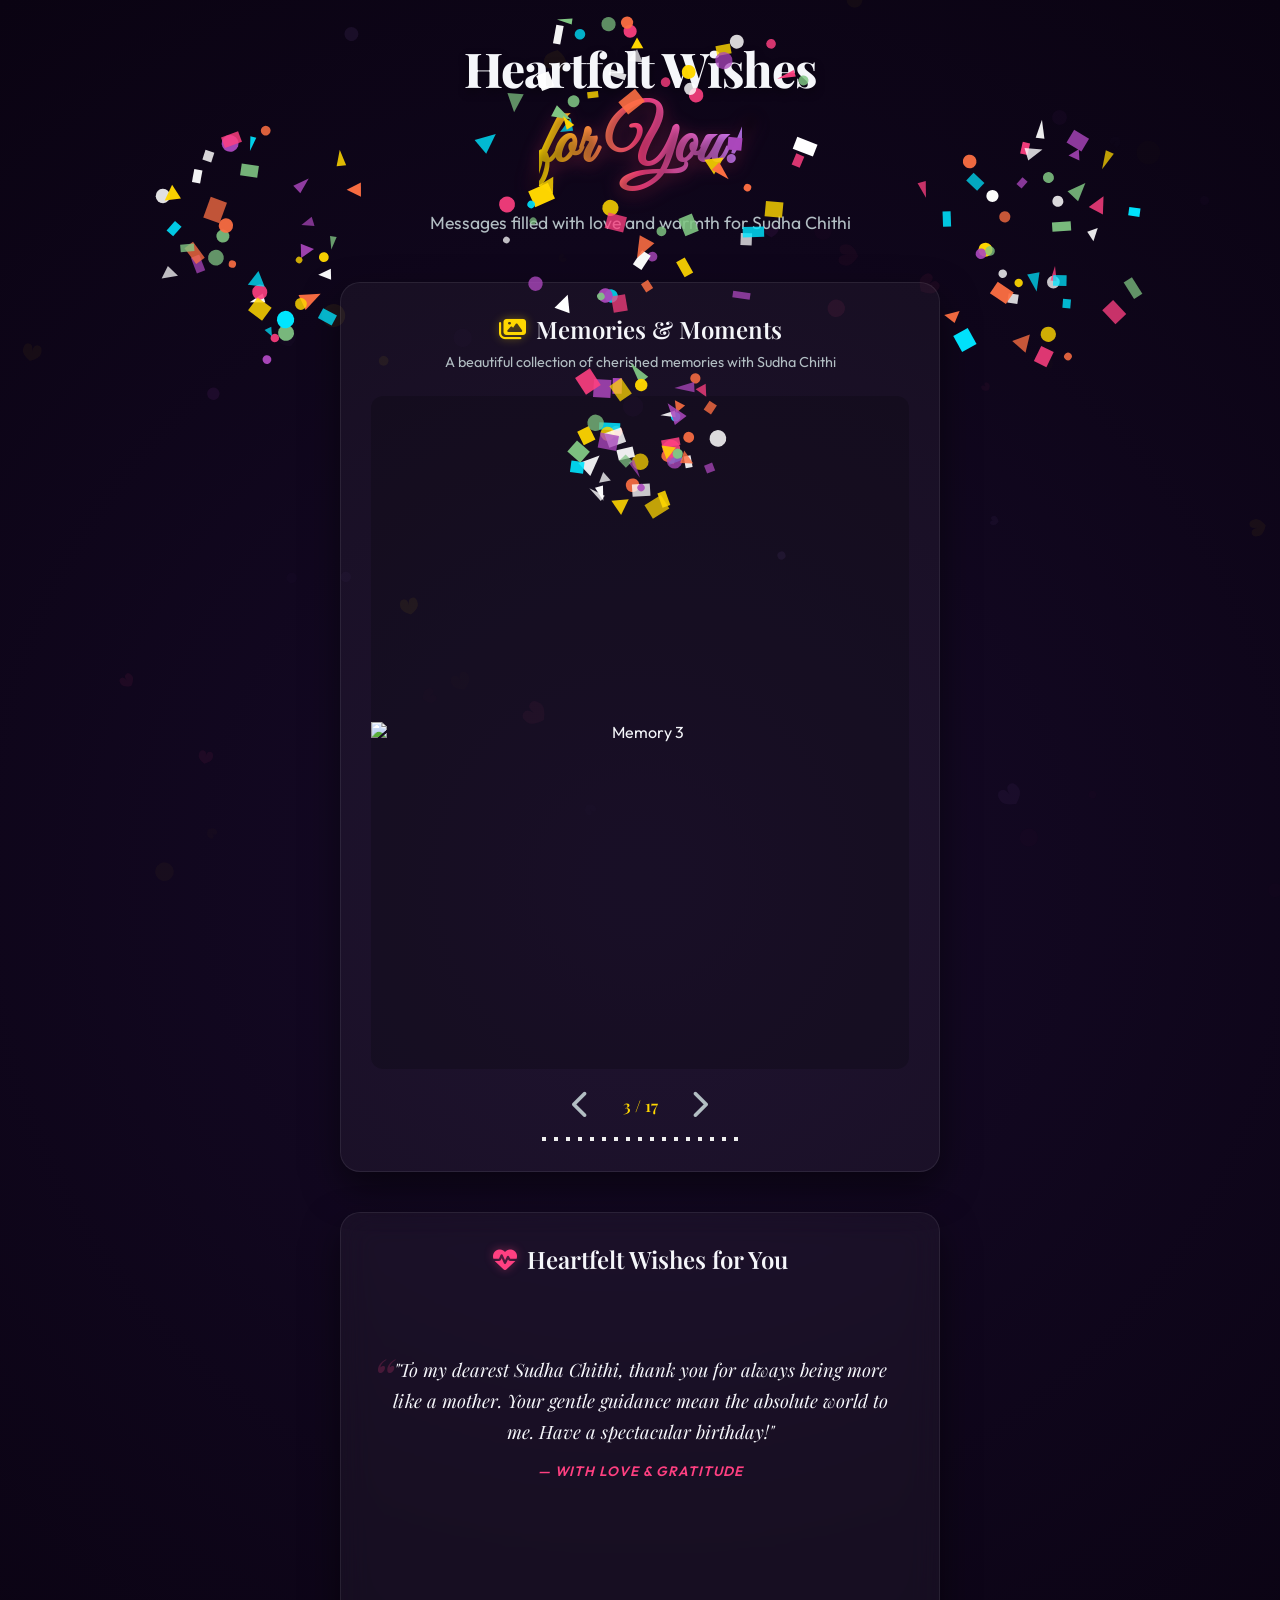
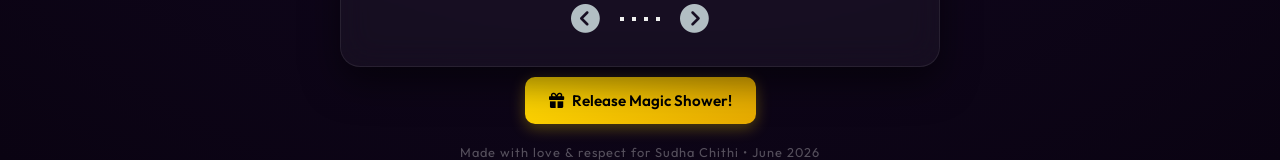
==== wishes.html @ 86fb4c39 "Add files via upload" ====
<!DOCTYPE html>
<html lang="en">

<head>
  <meta charset="UTF-8">
  <meta name="viewport" content="width=device-width, initial-scale=1.0">
  <title>Heartfelt Wishes - Happy Birthday, Sudha Chithi!</title>
  <!-- Google Fonts -->
  <link rel="preconnect" href="https://fonts.googleapis.com">
  <link rel="preconnect" href="https://fonts.gstatic.com" crossorigin>
  <link
    href="https://fonts.googleapis.com/css2?family=Outfit:wght@300;400;600;800&family=Playfair+Display:ital,wght@0,600;0,800;1,500&family=Great+Vibes&display=swap"
    rel="stylesheet">
  <!-- FontAwesome Icons -->
  <link rel="stylesheet" href="https://cdnjs.cloudflare.com/ajax/libs/font-awesome/6.4.0/css/all.min.css">
  <!-- Custom Styling -->
  <link rel="stylesheet" href="style.css">
</head>

<body>

  <!-- Floating Particles Canvas Background -->
  <canvas id="bg-canvas"></canvas>

  <!-- Main Celebration Dashboard -->
  <div class="main-celebration" id="main-celebration">

    <!-- Hero Header -->
    <header class="celebration-header">
      <h1 class="sparkle-text">Heartfelt Wishes <br><span class="highlight-name">for You!</span></h1>
      <p class="celebration-subtitle">Messages filled with love and warmth for Sudha Chithi</p>
    </header>

    <!-- Right Column: Photo Carousel Gallery -->
    <section id="photos-section" class="grid-card photos-card glassmorphism">
      <h2 class="card-title"><i class="fa-solid fa-images icon-gold"></i> Memories & Moments</h2>
      <p class="card-desc">A beautiful collection of cherished memories with Sudha Chithi</p>

      <div class="carousel-container" id="photos-carousel">
        <div class="carousel-track-wrapper">
          <div class="carousel-track">
            <div class="carousel-slide"><img src=".jpg/sudha_hero.jpeg" alt="Memory 1"></div>
            <div class="carousel-slide"><img src=".jpg/sudha_hero (1).jpeg" alt="Memory 2"></div>
            <div class="carousel-slide"><img src=".jpg/sudha_hero (2).jpeg" alt="Memory 3"></div>
            <div class="carousel-slide"><img src=".jpg/sudha_hero (3).jpeg" alt="Memory 4"></div>
            <div class="carousel-slide"><img src=".jpg/sudha_hero (4).jpeg" alt="Memory 5"></div>
            <div class="carousel-slide"><img src=".jpg/sudha_hero (5).jpeg" alt="Memory 6"></div>
            <div class="carousel-slide"><img src=".jpg/sudha_hero (6).jpeg" alt="Memory 7"></div>
            <div class="carousel-slide"><img src=".jpg/sudha_hero (7).jpeg" alt="Memory 8"></div>
            <div class="carousel-slide"><img src=".jpg/sudha_hero (8).jpeg" alt="Memory 9"></div>
            <div class="carousel-slide"><img src=".jpg/sudha_hero (9).jpeg" alt="Memory 10"></div>
            <div class="carousel-slide"><img src=".jpg/sudha_hero (10).jpeg" alt="Memory 11"></div>
            <div class="carousel-slide"><img src=".jpg/sudha_hero (11).jpeg" alt="Memory 12"></div>
            <div class="carousel-slide"><img src=".jpg/sudha_hero (12).jpeg" alt="Memory 13"></div>
            <div class="carousel-slide"><img src=".jpg/sudha_hero (13).jpeg" alt="Memory 14"></div>
            <div class="carousel-slide"><img src=".jpg/sudha_hero (14).jpeg" alt="Memory 15"></div>
            <div class="carousel-slide"><img src=".jpg/sudha_hero (15).jpeg" alt="Memory 16"></div>
            <div class="carousel-slide"><img src=".jpg/sudha_hero (16).jpeg" alt="Memory 17"></div>
          </div>
        </div>

        <div class="carousel-controls">
          <button class="carousel-btn prev-btn" aria-label="Previous photo">
            <i class="fa-solid fa-chevron-left"></i>
          </button>
          <div class="carousel-counter"></div>
          <button class="carousel-btn next-btn" aria-label="Next photo">
            <i class="fa-solid fa-chevron-right"></i>
          </button>
        </div>

        <div class="carousel-indicators"></div>
      </div>
    </section>



  </div>

  <!-- Celebration Grid Layout -->
  <div class="celebration-grid" style="grid-template-columns: 1fr;">

    <!-- Carousel of Heartfelt Wishes -->
    <section id="wishes-section" class="grid-card wishes-card glassmorphism">
      <h2 class="card-title"><i class="fa-solid fa-heart-pulse icon-pink"></i> Heartfelt Wishes for You</h2>

      <div class="carousel-container" id="wishes-carousel">
        <div class="carousel-track-wrapper">
          <div class="carousel-track">
            <!-- Wish 1 -->
            <div class="carousel-slide">
              <blockquote class="wish-quote">
                "To my dearest Sudha Chithi, thank you for always being more like a mother.
                Your gentle guidance mean the absolute world to me. Have a spectacular birthday!"
              </blockquote>
              <cite class="wish-author">— With love & gratitude</cite>
            </div>
            <!-- Wish 2 -->
            <div class="carousel-slide">
              <blockquote class="wish-quote">
                "Happy Birthday to the aunt who has the biggest heart and the most radiant smile! May God bless you
                with abundant health, endless happiness, and peace in the years ahead, Sudha Chithi."
              </blockquote>
              <cite class="wish-author">— Wishing you the very best</cite>
            </div>
            <!-- Wish 3 -->
            <div class="carousel-slide">
              <blockquote class="wish-quote">
                "Sudha Chithi, you fill our family gatherings with joy, laughter, and your amazing energy. You make
                every ordinary day special just by being in it. Wishing you a day filled with surprise and joy!"
              </blockquote>
              <cite class="wish-author">— From all the children</cite>
            </div>
            <!-- Wish 4 -->
            <div class="carousel-slide">
              <blockquote class="wish-quote">
                "May this new milestone bring you the sweetest moments and unlock new chapters of laughter and
                blessings. You deserve all the beauty and kindness you give to everyone around you, Chithi!"
              </blockquote>
              <cite class="wish-author">— Always in our hearts</cite>
            </div>
          </div>
        </div>

        <!-- Carousel Navigation Controls -->
        <div class="carousel-controls">
          <button class="carousel-btn prev-btn" aria-label="Previous Wish">
            <i class="fa-solid fa-circle-chevron-left"></i>
          </button>
          <div class="carousel-indicators"></div>
          <button class="carousel-btn next-btn" aria-label="Next Wish">
            <i class="fa-solid fa-circle-chevron-right"></i>
          </button>
        </div>
      </div>
    </section>

  </div>



  <!-- Visual surprises & Interactive button -->
  <div class="extra-surprises">
    <button id="party-popper-btn" class="action-btn popper-btn">
      <i class="fa-solid fa-gift"></i> Release Magic Shower!
    </button>
  </div>

  <footer class="celebration-footer">
    <p>Made with love & respect for Sudha Chithi • June 2026</p>
  </footer>

  </div>

  <!-- Confetti Canvas Overlay -->
  <canvas id="confetti-canvas"></canvas>

  <script src="wishes.js"></script>
</body>

</html>
---- style.css ----
/* CSS Design System & Theme Settings */
:root {
  --font-heading: 'Playfair Display', serif;
  --font-body: 'Outfit', sans-serif;
  --font-fancy: 'Great Vibes', cursive;

  /* Color Palette: Warm Rose Gold, Rich Magenta, Deep Royal Violet */
  --bg-primary: #0a0312;
  --bg-secondary: #160a28;
  --color-gold: #ffd700;
  --color-gold-glow: rgba(255, 215, 0, 0.4);
  --color-rose: #ff4081;
  --color-rose-glow: rgba(255, 64, 129, 0.4);
  --color-violet: #8e24aa;
  --text-primary: #f5f6fa;
  --text-secondary: #b2bec3;

  --glass-bg: rgba(255, 255, 255, 0.04);
  --glass-border: rgba(255, 255, 255, 0.08);
  --glass-shadow: 0 16px 36px rgba(0, 0, 0, 0.5);

  --transition-smooth: all 0.4s cubic-bezier(0.25, 0.8, 0.25, 1);
  --transition-fast: all 0.2s ease-in-out;
}

/* Reset & Basics */
* {
  box-sizing: border-box;
  margin: 0;
  padding: 0;
}

body {
  font-family: var(--font-body);
  background: radial-gradient(circle at 50% 50%, var(--bg-secondary) 0%, var(--bg-primary) 100%);
  color: var(--text-primary);
  min-height: 100vh;
  overflow-x: hidden;
  position: relative;
  display: flex;
  flex-direction: column;
  justify-content: center;
  align-items: center;
}

/* Background Canvas Particles */
#bg-canvas {
  position: fixed;
  top: 0;
  left: 0;
  width: 100%;
  height: 100%;
  z-index: 0;
  pointer-events: none;
}

/* Music Control Button */
.floating-btn {
  position: fixed;
  top: 25px;
  right: 25px;
  z-index: 100;
  width: 50px;
  height: 50px;
  border-radius: 50%;
  background: var(--glass-bg);
  border: 1px solid var(--glass-border);
  backdrop-filter: blur(10px);
  color: var(--color-gold);
  font-size: 1.2rem;
  cursor: pointer;
  display: flex;
  align-items: center;
  justify-content: center;
  box-shadow: 0 4px 15px rgba(0, 0, 0, 0.3);
  transition: var(--transition-smooth);
}

.floating-btn:hover {
  transform: scale(1.1);
  background: rgba(255, 255, 255, 0.1);
  box-shadow: 0 6px 20px rgba(255, 215, 0, 0.3);
}

.music-waves {
  display: none;
  /* Enabled via JS when music starts */
  align-items: flex-end;
  justify-content: space-between;
  width: 16px;
  height: 12px;
  margin-left: 6px;
}

.music-waves span {
  width: 3px;
  height: 100%;
  background-color: var(--color-gold);
  border-radius: 3px;
  animation: bounceWaves 0.8s ease infinite alternate;
}

.music-waves span:nth-child(2) {
  animation-delay: 0.2s;
}

.music-waves span:nth-child(3) {
  animation-delay: 0.4s;
}

@keyframes bounceWaves {
  0% {
    height: 2px;
  }

  100% {
    height: 100%;
  }
}

.floating-btn.active .music-waves {
  display: inline-flex;
}

.floating-btn.active i {
  display: none;
}

/* Container & Step Management */
.container {
  width: 100%;
  max-width: 1200px;
  padding: 20px;
  z-index: 1;
  display: flex;
  flex-direction: column;
  align-items: center;
  justify-content: center;
  transition: var(--transition-smooth);
}

.hidden {
  display: none !important;
  opacity: 0;
  pointer-events: none;
}

/* --- STEP 1: INTERACTIVE ENVELOPE --- */
.envelope-wrapper {
  height: 380px;
  display: flex;
  justify-content: center;
  align-items: center;
  perspective: 1000px;
  margin-top: 20px;
}

.envelope {
  position: relative;
  width: 320px;
  height: 220px;
  background: linear-gradient(135deg, #4a154b, #2c0e3a);
  border-radius: 0 0 8px 8px;
  box-shadow: 0 20px 40px rgba(0, 0, 0, 0.6);
  cursor: pointer;
  transition: transform 0.6s cubic-bezier(0.175, 0.885, 0.32, 1.275);
}

.envelope:hover {
  transform: translateY(-10px) rotate(-1deg) scale(1.03);
}

.envelope .flap {
  position: absolute;
  top: 0;
  left: 0;
  width: 0;
  height: 0;
  border-left: 160px solid transparent;
  border-right: 160px solid transparent;
  border-top: 115px solid #6b1d6c;
  border-radius: 8px 8px 0 0;
  transform-origin: top;
  z-index: 3;
  transition: transform 0.5s ease 0.1s;
}

.envelope .pocket {
  position: absolute;
  bottom: 0;
  left: 0;
  width: 100%;
  height: 120px;
  background: linear-gradient(0deg, #3d123e 0%, #4a154b 100%);
  border-radius: 0 0 8px 8px;
  border-top: 1px solid rgba(255, 255, 255, 0.1);
  z-index: 2;
}

/* Custom angular cuts for pocket overlay to make it look like a fold */
.envelope .pocket::before {
  content: '';
  position: absolute;
  bottom: 0;
  left: 0;
  width: 0;
  height: 0;
  border-left: 160px solid #5a185b;
  border-top: 120px solid transparent;
  border-radius: 0 0 0 8px;
}

.envelope .pocket::after {
  content: '';
  position: absolute;
  bottom: 0;
  right: 0;
  width: 0;
  height: 0;
  border-right: 160px solid #5a185b;
  border-top: 120px solid transparent;
  border-radius: 0 0 8px 0;
}

.letter {
  position: absolute;
  bottom: 15px;
  left: 10px;
  width: 300px;
  height: 190px;
  background: linear-gradient(135deg, #fff 0%, #f7f1e3 100%);
  border-radius: 6px;
  box-shadow: 0 5px 15px rgba(0, 0, 0, 0.2);
  z-index: 1;
  transition: transform 0.5s ease;
  overflow: hidden;
  padding: 15px;
}

.letter-content {
  display: flex;
  flex-direction: column;
  justify-content: center;
  align-items: center;
  height: 100%;
  border: 1px dashed rgba(74, 21, 75, 0.2);
  border-radius: 4px;
  text-align: center;
  padding: 10px;
}

.letter-from {
  font-family: var(--font-body);
  font-size: 0.85rem;
  color: #7f8c8d;
  font-weight: 400;
  text-transform: uppercase;
  letter-spacing: 1.5px;
  margin-bottom: 8px;
}

.letter-title {
  font-family: var(--font-fancy);
  font-size: 2.2rem;
  color: #4a154b;
  font-weight: bold;
  margin-bottom: 12px;
  text-shadow: 1px 1px 0 rgba(0, 0, 0, 0.05);
}

.letter-click-prompt {
  font-family: var(--font-body);
  font-size: 0.75rem;
  color: var(--color-rose);
  font-weight: 600;
  text-transform: uppercase;
  letter-spacing: 1px;
}

.heart-seal {
  position: absolute;
  top: -45px;
  /* Aligns visually with the center of flap when closed */
  left: 50%;
  transform: translate(-50%, 0);
  width: 44px;
  height: 44px;
  background-color: var(--color-rose);
  border-radius: 50%;
  display: flex;
  align-items: center;
  justify-content: center;
  box-shadow: 0 4px 10px rgba(255, 64, 129, 0.4);
  color: #fff;
  font-size: 1.3rem;
  z-index: 4;
  transition: var(--transition-smooth);
}

.envelope-hint {
  font-family: var(--font-body);
  font-size: 0.95rem;
  color: var(--text-secondary);
  margin-top: 20px;
  letter-spacing: 1px;
  text-transform: uppercase;
  animation: pulseHint 2s infinite ease-in-out;
}

@keyframes pulseHint {

  0%,
  100% {
    opacity: 0.5;
    transform: scale(1);
  }

  50% {
    opacity: 1;
    transform: scale(1.05);
    color: var(--color-gold);
  }
}

/* Open States for Envelope Animation */
.envelope-wrapper.open .envelope .flap {
  transform: rotateX(180deg);
  z-index: 1;
}

.envelope-wrapper.open .envelope .letter {
  transform: translateY(-130px);
  z-index: 3;
}

.envelope-wrapper.open .heart-seal {
  opacity: 0;
  transform: translate(-50%, -20px) scale(0);
}

/* --- STEP 2: CELEBRATION DASHBOARD --- */
.main-celebration {
  width: 100%;
  max-width: 1000px;
  padding: 40px 20px;
  z-index: 1;
  display: flex;
  flex-direction: column;
  gap: 35px;
  animation: fadeInContainer 1s forwards ease-in-out;
}

@keyframes fadeInContainer {
  from {
    opacity: 0;
  }

  to {
    opacity: 1;
  }
}

.celebration-header {
  text-align: center;
  margin-bottom: 10px;
}

.sparkle-text {
  font-family: var(--font-heading);
  font-size: 3rem;
  font-weight: 800;
  line-height: 1.2;
  margin-bottom: 15px;
  letter-spacing: -1px;
  text-shadow: 0 4px 10px rgba(0, 0, 0, 0.4);
}

.highlight-name {
  font-family: var(--font-fancy);
  font-size: 4.5rem;
  background: linear-gradient(to right, var(--color-gold), var(--color-rose), #c77dff);
  -webkit-background-clip: text;
  background-clip: text;
  -webkit-text-fill-color: transparent;
  color: transparent;
  display: inline-block;
  padding: 5px 0;
  filter: drop-shadow(0 2px 8px rgba(255, 64, 129, 0.3));
}

.celebration-subtitle {
  font-size: 1.1rem;
  color: var(--text-secondary);
  max-width: 650px;
  margin: 0 auto;
  line-height: 1.6;
}

.birthday-info {
  display: flex;
  justify-content: center;
  align-items: center;
  gap: 12px;
  margin: 20px 0 15px 0;
  font-size: 1.2rem;
  letter-spacing: 1px;
}

.birthday-date {
  color: var(--color-gold);
  font-family: var(--font-heading);
  font-weight: 600;
  text-shadow: 0 2px 8px rgba(255, 215, 0, 0.3);
}

.birthday-separator {
  color: var(--color-rose);
  opacity: 0.6;
}

.birthday-age {
  color: var(--color-rose);
  font-family: var(--font-heading);
  font-weight: 600;
  text-shadow: 0 2px 8px rgba(255, 64, 129, 0.3);
}

/* Glassmorphism Cards */
.glassmorphism {
  background: var(--glass-bg);
  border: 1px solid var(--glass-border);
  backdrop-filter: blur(16px);
  -webkit-backdrop-filter: blur(16px);
  border-radius: 20px;
  box-shadow: var(--glass-shadow);
  transition: var(--transition-smooth);
}

.glassmorphism:hover {
  border-color: rgba(255, 255, 255, 0.15);
  box-shadow: 0 20px 45px rgba(255, 64, 129, 0.1);
  transform: translateY(-3px);
}

/* Celebration Grid Layout */
.celebration-grid {
  display: grid;
  grid-template-columns: 1fr;
  gap: 30px;
  justify-items: center;
  align-items: center;
  max-width: 600px;
  width: 100%;
  margin: 0 auto;
}

@media (max-width: 768px) {
  .celebration-grid {
    grid-template-columns: 1fr;
  }

  .sparkle-text {
    font-size: 2.2rem;
  }

  .highlight-name {
    font-size: 3.5rem;
  }
}

/* Cake and Wishes Section Transitions */
#cake-section {
  opacity: 1;
  transform: translateX(0);
  transition: opacity 0.8s ease, transform 0.8s ease;
}

#wishes-section {
  opacity: 1;
  transform: scale(1);
  transition: opacity 0.8s ease, transform 0.8s ease;
  position: relative;
}

.celebration-grid {
  transition: grid-template-columns 0.8s ease, justify-items 0.8s ease;
}

.grid-card {
  padding: 30px;
  display: flex;
  flex-direction: column;
  align-items: center;
  text-align: center;
}

.card-title {
  font-family: var(--font-heading);
  font-size: 1.5rem;
  font-weight: 600;
  margin-bottom: 8px;
  display: flex;
  align-items: center;
  gap: 10px;
}

.icon-gold {
  color: var(--color-gold);
  text-shadow: 0 0 10px var(--color-gold-glow);
}

.icon-pink {
  color: var(--color-rose);
  text-shadow: 0 0 10px var(--color-rose-glow);
}

.icon-violet {
  color: #bb86fc;
  text-shadow: 0 0 10px rgba(187, 134, 252, 0.4);
}

.card-desc {
  font-size: 0.9rem;
  color: var(--text-secondary);
  margin-bottom: 25px;
}

.candle-instruction {
  font-size: 1.2rem;
  font-weight: 600;
  color: var(--color-gold);
  margin-bottom: 20px;
  text-shadow: 0 0 10px rgba(255, 215, 0, 0.5);
  animation: pulse-glow 1.5s ease-in-out infinite;
}

@keyframes pulse-glow {
  0% {
    opacity: 0.6;
    text-shadow: 0 0 5px rgba(255, 215, 0, 0.3);
  }

  50% {
    opacity: 1;
    text-shadow: 0 0 20px rgba(255, 215, 0, 0.8);
  }

  100% {
    opacity: 0.6;
    text-shadow: 0 0 5px rgba(255, 215, 0, 0.3);
  }
}

/* --- THE CAKE DESIGN --- */
.cake-container {
  position: relative;
  width: 250px;
  height: 220px;
  display: flex;
  justify-content: center;
  align-items: flex-end;
  margin-bottom: 20px;
}

.cake {
  position: relative;
  width: 180px;
  height: 150px;
}

.plate {
  position: absolute;
  bottom: -10px;
  left: -20px;
  width: 220px;
  height: 15px;
  background: linear-gradient(to right, #e2e2e2, #f5f5f5, #b5b5b5);
  border-radius: 10px;
  box-shadow: 0 5px 15px rgba(0, 0, 0, 0.4);
}

.layer {
  position: absolute;
  left: 50%;
  transform: translateX(-50%);
  width: 100%;
  border-radius: 8px 8px 0 0;
}

.layer-bottom {
  bottom: 0;
  height: 50px;
  width: 180px;
  background: linear-gradient(to right, #402008, #5a2e0c, #402008);
  /* Chocolate layer */
  border-bottom: 3px solid #ff4081;
  /* Strawberry ripple */
}

.layer-middle {
  bottom: 47px;
  height: 40px;
  width: 160px;
  background: linear-gradient(to right, #e67e22, #f39c12, #e67e22);
  /* Orange sponge layer */
  border-bottom: 3px solid #fff;
  /* Cream ripple */
}

.layer-top {
  bottom: 84px;
  height: 35px;
  width: 140px;
  background: linear-gradient(to right, #ff8da1, #ffb3c1, #ff8da1);
  /* Strawberry layer */
}

/* Icing dripping down */
.icing {
  position: absolute;
  bottom: 110px;
  left: 50%;
  transform: translateX(-50%);
  width: 142px;
  height: 12px;
  background: #fff;
  border-radius: 10px 10px 0 0;
  box-shadow: 0 2px 5px rgba(0, 0, 0, 0.1);
}

.icing::after {
  content: '';
  position: absolute;
  top: 8px;
  left: 5px;
  width: 132px;
  height: 8px;
  background-image: radial-gradient(circle, #fff 5px, transparent 6px);
  background-size: 15px 15px;
}

/* Candles Setup */
.candles-wrapper {
  position: absolute;
  bottom: 118px;
  left: 50%;
  transform: translateX(-50%);
  width: 110px;
  height: 50px;
  display: flex;
  justify-content: space-around;
  align-items: flex-end;
}

.candle-container {
  display: flex;
  flex-direction: column;
  align-items: center;
  cursor: pointer;
  position: relative;
  transition: var(--transition-fast);
}

.candle-container:hover {
  transform: scale(1.1);
}

.candle {
  width: 8px;
  height: 38px;
  background: linear-gradient(to top, var(--color-rose) 50%, #fff 50%);
  background-size: 100% 10px;
  border-radius: 3px 3px 0 0;
  box-shadow: 0 1px 3px rgba(0, 0, 0, 0.2);
}

#candle-2 .candle {
  background: linear-gradient(to top, #9c27b0 50%, #fff 50%);
  background-size: 100% 10px;
}

#candle-3 .candle {
  background: linear-gradient(to top, #00bcd4 50%, #fff 50%);
  background-size: 100% 10px;
}

/* Flame animation */
.flame {
  width: 12px;
  height: 22px;
  background: linear-gradient(to bottom, #ff9800, #ff5722, #ffeb3b);
  border-radius: 50% 50% 20% 20% / 60% 60% 40% 40%;
  animation: flicker 1.2s infinite alternate ease-in-out;
  box-shadow: 0 0 12px rgba(255, 152, 0, 0.8), 0 0 24px rgba(255, 87, 34, 0.4);
  transform-origin: bottom center;
  margin-bottom: 2px;
  transition: opacity 0.3s ease, transform 0.3s ease;
}

@keyframes flicker {
  0% {
    transform: scale(1) rotate(-2deg);
  }

  50% {
    transform: scale(0.9) rotate(2deg) skewX(-2deg);
  }

  100% {
    transform: scale(1.1) rotate(-1deg);
  }
}

/* Extinguished Candle State */
.candle-container.extinguished .flame {
  opacity: 0;
  transform: scale(0);
  pointer-events: none;
}

.celebration-status {
  font-family: var(--font-body);
  font-size: 1rem;
  color: var(--color-gold);
  font-weight: 600;
  margin-top: 15px;
  min-height: 24px;
  animation: pulseGold 2s infinite alternate;
}

@keyframes pulseGold {
  from {
    text-shadow: 0 0 5px rgba(255, 215, 0, 0.2);
  }

  to {
    text-shadow: 0 0 15px rgba(255, 215, 0, 0.6);
  }
}

/* --- THE WISHES CAROUSEL --- */
.carousel-container {
  width: 100%;
  display: flex;
  flex-direction: column;
  align-items: center;
  justify-content: center;
  position: relative;
  height: 100%;
  margin: 0 auto;
}

.carousel-track-wrapper {
  width: 100%;
  overflow: hidden;
  margin-bottom: 20px;
  min-height: 300px;
  display: flex;
  align-items: center;
}

.carousel-track {
  display: flex;
  width: 100%;
  transition: transform 0.8s cubic-bezier(0.25, 0.8, 0.25, 1);
}

.carousel-slide {
  min-width: 100%;
  padding: 10px 15px;
  opacity: 0.3;
  transform: scale(0.95);
  transition: opacity 0.5s, transform 0.5s;
  display: flex;
  flex-direction: column;
  justify-content: center;
  align-items: center;
  height: 100%;
}

.carousel-slide img {
  width: 100%;
  height: 100%;
  object-fit: cover;
  border-radius: 12px;
  box-shadow: 0 8px 24px rgba(0, 0, 0, 0.3);
}

.carousel-slide.active {
  opacity: 1;
  transform: scale(1);
}

.wish-quote {
  font-family: var(--font-heading);
  font-size: 1.15rem;
  line-height: 1.7;
  font-style: italic;
  color: var(--text-primary);
  margin-bottom: 15px;
  position: relative;
}

.wish-quote::before {
  content: '“';
  font-family: var(--font-heading);
  font-size: 3.5rem;
  color: rgba(255, 64, 129, 0.2);
  position: absolute;
  top: -25px;
  left: -15px;
}

.wish-author {
  font-family: var(--font-body);
  font-size: 0.85rem;
  color: var(--color-rose);
  font-weight: 600;
  text-transform: uppercase;
  letter-spacing: 1px;
}

.carousel-controls {
  display: flex;
  align-items: center;
  gap: 20px;
}

.carousel-btn {
  background: none;
  border: none;
  color: var(--text-secondary);
  font-size: 1.8rem;
  cursor: pointer;
  transition: var(--transition-fast);
}

.carousel-btn:hover {
  color: var(--color-rose);
  transform: scale(1.15);
}

.carousel-indicators {
  display: flex;
  gap: 8px;
}

.indicator {
  width: 8px;
  height: 8px;
  border-radius: 50%;
  background: var(--text-secondary);
  opacity: 0.4;
  cursor: pointer;
  transition: var(--transition-fast);
}

.indicator.active {
  background: var(--color-rose);
  opacity: 1;
  transform: scale(1.3);
}

/* --- THE WISHES BOARD / JAR --- */
.wishes-jar-section {
  padding: 40px;
  display: flex;
  flex-direction: column;
  gap: 30px;
}

.jar-header {
  text-align: center;
}

.wish-input-form {
  display: grid;
  grid-template-columns: 1fr 2fr auto;
  gap: 15px;
  align-items: center;
}

@media (max-width: 768px) {
  .wish-input-form {
    grid-template-columns: 1fr;
  }
}

.wish-input-form input,
.wish-input-form textarea {
  background: rgba(255, 255, 255, 0.05);
  border: 1px solid var(--glass-border);
  border-radius: 10px;
  padding: 14px 18px;
  color: var(--text-primary);
  font-family: var(--font-body);
  font-size: 0.95rem;
  outline: none;
  transition: var(--transition-smooth);
}

.wish-input-form input:focus,
.wish-input-form textarea:focus {
  background: rgba(255, 255, 255, 0.08);
  border-color: var(--color-rose);
  box-shadow: 0 0 10px rgba(255, 64, 129, 0.25);
}

.action-btn {
  background: linear-gradient(135deg, var(--color-rose) 0%, #d81b60 100%);
  border: none;
  border-radius: 10px;
  color: #fff;
  font-family: var(--font-body);
  font-size: 0.95rem;
  font-weight: 600;
  padding: 14px 24px;
  cursor: pointer;
  display: inline-flex;
  align-items: center;
  justify-content: center;
  gap: 8px;
  transition: var(--transition-smooth);
  box-shadow: 0 4px 15px rgba(255, 64, 129, 0.35);
  height: 100%;
}

.action-btn:hover {
  transform: translateY(-2px);
  box-shadow: 0 6px 20px rgba(255, 64, 129, 0.5);
  filter: brightness(1.1);
}

.action-btn:active {
  transform: translateY(0);
}

/* Board Messages Grid */
.board-messages {
  display: grid;
  grid-template-columns: repeat(auto-fill, minmax(280px, 1fr));
  gap: 20px;
  margin-top: 10px;
}

.wish-card {
  background: rgba(255, 255, 255, 0.02);
  border: 1px solid rgba(255, 255, 255, 0.04);
  border-radius: 15px;
  padding: 20px;
  display: flex;
  flex-direction: column;
  justify-content: space-between;
  min-height: 130px;
  box-shadow: 0 8px 20px rgba(0, 0, 0, 0.15);
  position: relative;
  overflow: hidden;
  transition: var(--transition-smooth);
  animation: popInCard 0.4s cubic-bezier(0.175, 0.885, 0.32, 1.275);
}

.wish-card::before {
  content: '';
  position: absolute;
  top: 0;
  left: 0;
  width: 4px;
  height: 100%;
  background: linear-gradient(to bottom, var(--color-rose), var(--color-gold));
}

.wish-card:hover {
  background: rgba(255, 255, 255, 0.05);
  border-color: rgba(255, 255, 255, 0.08);
  transform: scale(1.02);
}

@keyframes popInCard {
  from {
    transform: scale(0.8);
    opacity: 0;
  }

  to {
    transform: scale(1);
    opacity: 1;
  }
}

.wish-card-text {
  font-size: 0.95rem;
  line-height: 1.6;
  color: var(--text-primary);
  margin-bottom: 12px;
  font-style: italic;
}

.wish-card-sender {
  font-size: 0.8rem;
  font-weight: 600;
  color: var(--color-gold);
  text-transform: uppercase;
  letter-spacing: 0.5px;
  text-align: right;
}

/* Extra Magic Popper Button */
.extra-surprises {
  text-align: center;
  margin-top: 10px;
}

.popper-btn {
  background: linear-gradient(135deg, var(--color-gold) 0%, #e6aa00 100%);
  box-shadow: 0 4px 15px rgba(255, 215, 0, 0.3);
  color: #000;
}

.popper-btn:hover {
  box-shadow: 0 6px 20px rgba(255, 215, 0, 0.5);
}

/* --- IMAGE GALLERY --- */
#gallery-section {
  opacity: 1;
  transform: scale(1);
  transition: opacity 0.8s ease, transform 0.8s ease;
  max-width: 900px;
  margin: 0 auto;
  display: block;
}

#gallery-section.active {
  opacity: 1;
  transform: scale(1);
  display: block;
}

.gallery-grid {
  display: grid;
  grid-template-columns: 1fr;
  gap: 20px;
  margin-bottom: 20px;
  min-height: 700px;
  position: relative;
  max-width: 900px;
  margin-left: auto;
  margin-right: auto;
  width: 100%;
  padding: 0 15px;
}

.gallery-image-wrapper {
  position: relative;
  border-radius: 15px;
  overflow: hidden;
  aspect-ratio: 16/12;
  box-shadow: 0 10px 40px rgba(0, 0, 0, 0.5);
  animation: fadeInImage 0.6s ease;
  width: 100%;
  height: auto;
  max-width: 100%;
}

@keyframes fadeInImage {
  from {
    opacity: 0;
    transform: scale(0.95);
  }

  to {
    opacity: 1;
    transform: scale(1);
  }
}

.gallery-image-wrapper img {
  width: 100%;
  height: 100%;
  object-fit: cover;
  transition: transform 0.4s ease;
  display: block;
}

.gallery-image-wrapper img:hover {
  transform: scale(1.05);
}

.gallery-nav {
  display: flex;
  align-items: center;
  justify-content: center;
  gap: 30px;
}

/* Mobile Responsive Gallery */
@media (max-width: 768px) {
  .gallery-grid {
    min-height: 400px;
    max-width: 100%;
    padding: 0 10px;
    gap: 15px;
  }

  .gallery-image-wrapper {
    aspect-ratio: 4/5;
    min-height: 350px;
  }

  .gallery-nav {
    gap: 20px;
  }

  .gallery-btn {
    width: 40px;
    height: 40px;
    font-size: 1rem;
  }

  .gallery-counter {
    font-size: 0.9rem;
  }
}

@media (max-width: 480px) {
  .gallery-grid {
    min-height: 300px;
    max-width: 100%;
    padding: 0 8px;
  }

  .gallery-image-wrapper {
    aspect-ratio: 3/4;
    min-height: 280px;
  }

  .gallery-nav {
    gap: 15px;
  }

  .gallery-btn {
    width: 35px;
    height: 35px;
    font-size: 0.9rem;
  }

  .gallery-counter {
    font-size: 0.8rem;
  }
}

.gallery-btn {
  width: 45px;
  height: 45px;
  border-radius: 50%;
  background: var(--glass-bg);
  border: 1px solid var(--glass-border);
  color: var(--color-gold);
  cursor: pointer;
  font-size: 1.2rem;
  display: flex;
  align-items: center;
  justify-content: center;
  transition: var(--transition-smooth);
}

.gallery-btn:hover {
  background: rgba(255, 215, 0, 0.1);
  box-shadow: 0 4px 15px rgba(255, 215, 0, 0.3);
  transform: scale(1.1);
}

.gallery-counter {
  color: var(--color-gold);
  font-family: var(--font-heading);
  font-size: 1.1rem;
  font-weight: 600;
  min-width: 80px;
  text-align: center;
}

/* Photos Carousel Card */
.photos-card {
  width: 100%;
  max-width: 600px;
  /* custom size */
  min-height: auto;
  margin: 0 auto;
  /* center horizontally */
  align-self: center;
  /* center in flex layout */
}

.photos-card .carousel-track-wrapper {
  width: 100%;
  aspect-ratio: 4 / 5;
  /* extended height aspect ratio */
  height: auto;
  min-height: auto;
  border-radius: 12px;
  background: rgba(0, 0, 0, 0.2);
  padding: 0;
  overflow: hidden;
  margin-bottom: 20px;
}

.photos-card .carousel-slide {
  padding: 0;
  position: relative;
  background-size: cover;
  background-position: center;
  overflow: hidden;
  display: flex;
  justify-content: center;
  align-items: center;
}

.photos-card .carousel-slide::before {
  content: '';
  position: absolute;
  top: -20px;
  left: -20px;
  right: -20px;
  bottom: -20px;
  background-image: inherit;
  background-size: cover;
  background-position: center;
  filter: blur(15px) brightness(0.6);
  z-index: 1;
  pointer-events: none;
}

.photos-card .carousel-slide img {
  position: relative;
  z-index: 2;
  width: 100%;
  height: 100%;
  object-fit: contain; /* displays full image centered without crop */
  border-radius: 0;
  box-shadow: none;
}

.photos-card .carousel-indicators {
  margin-top: 15px;
}

.carousel-counter {
  color: var(--color-gold);
  font-family: var(--font-heading);
  font-size: 1rem;
  font-weight: 600;
  min-width: 60px;
  text-align: center;
}

/* Celebration Footer */
.celebration-footer {
  text-align: center;
  font-size: 0.8rem;
  color: rgba(255, 255, 255, 0.3);
  margin-top: 20px;
  letter-spacing: 1px;
}

/* Confetti Overlay Canvas */
#confetti-canvas {
  position: fixed;
  top: 0;
  left: 0;
  width: 100%;
  height: 100%;
  z-index: 99;
  pointer-events: none;
}
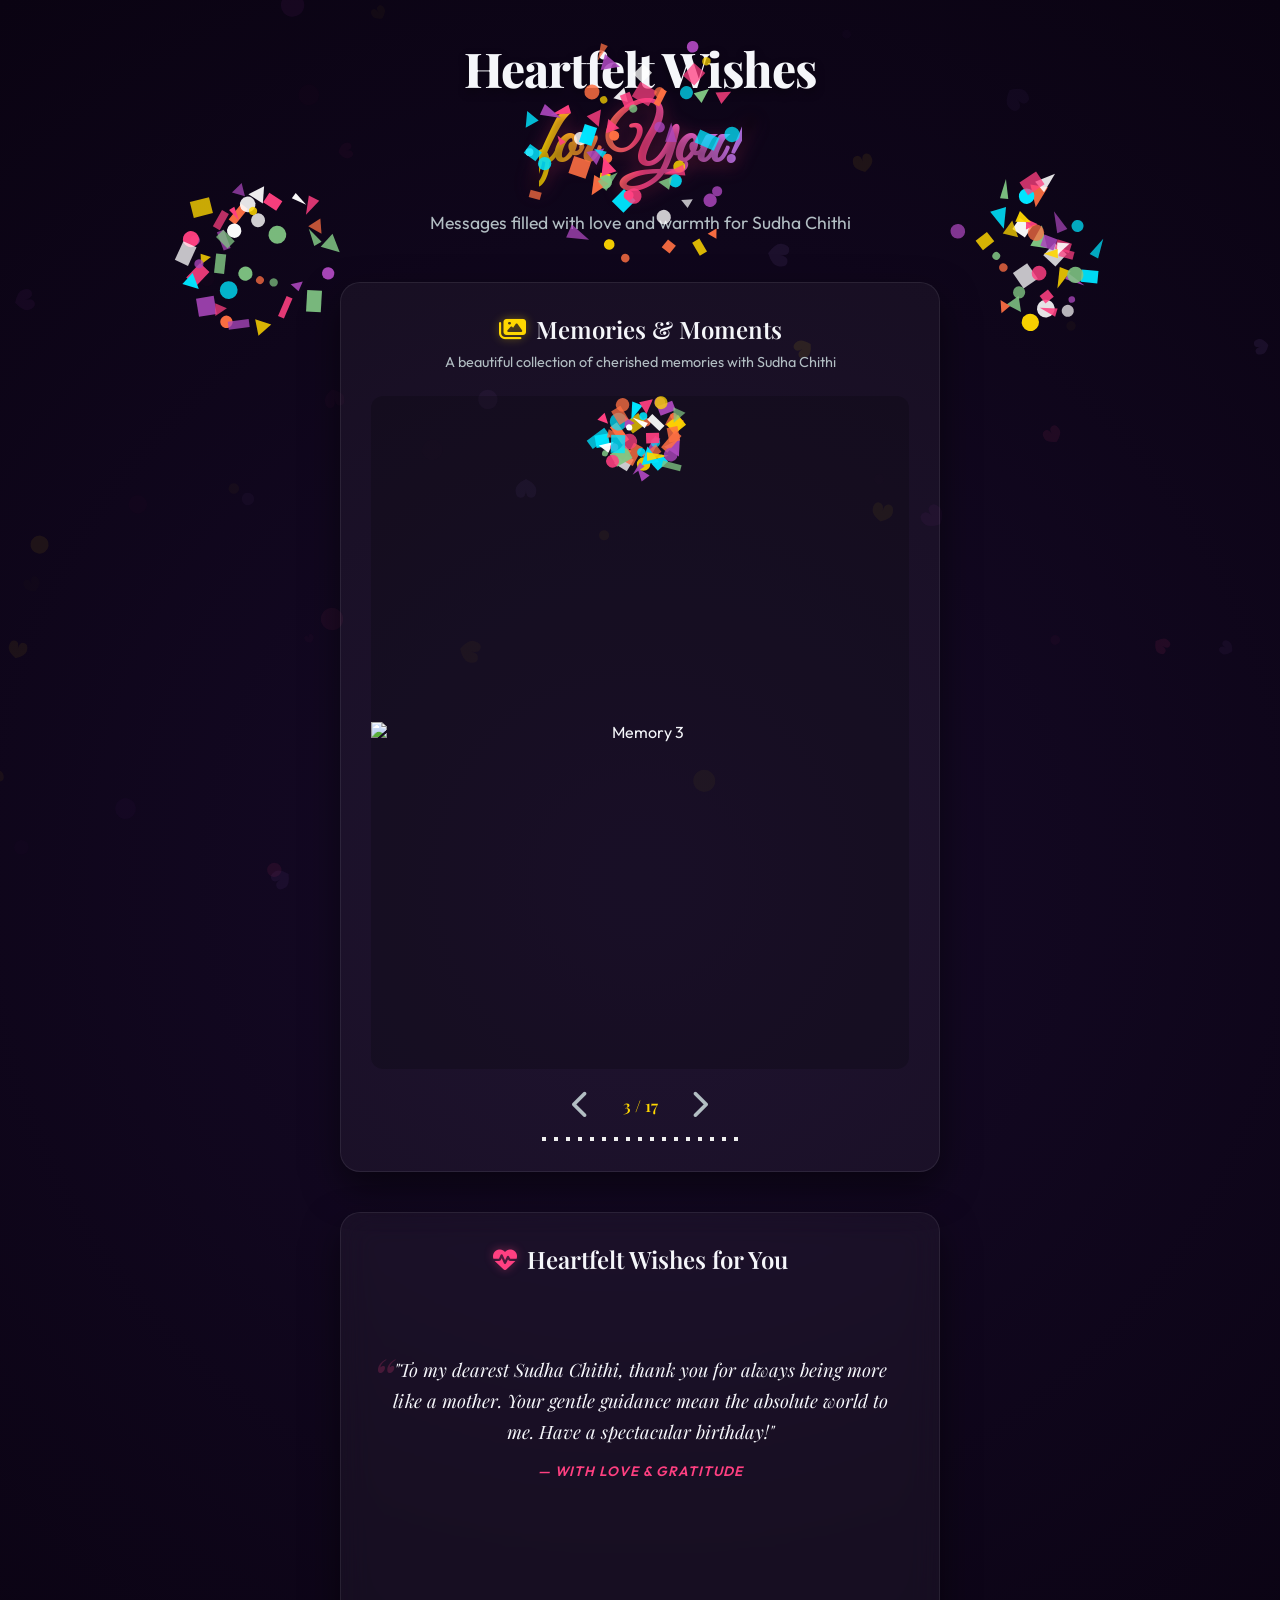
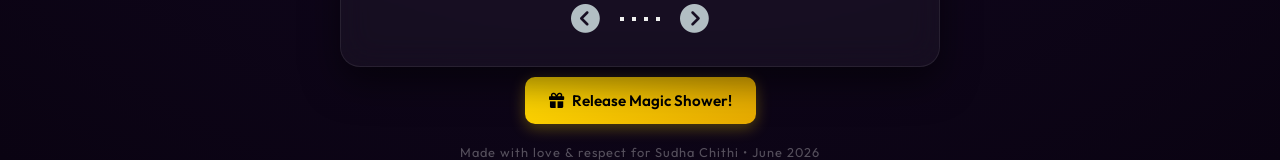
==== commit 0e25985a: "Add files via upload" ====
--- a/wishes.html
+++ b/wishes.html
@@ -39,23 +39,23 @@
       <div class="carousel-container" id="photos-carousel">
         <div class="carousel-track-wrapper">
           <div class="carousel-track">
-            <div class="carousel-slide"><img src=".jpg/sudha_hero.jpeg" alt="Memory 1"></div>
-            <div class="carousel-slide"><img src=".jpg/sudha_hero (1).jpeg" alt="Memory 2"></div>
-            <div class="carousel-slide"><img src=".jpg/sudha_hero (2).jpeg" alt="Memory 3"></div>
-            <div class="carousel-slide"><img src=".jpg/sudha_hero (3).jpeg" alt="Memory 4"></div>
-            <div class="carousel-slide"><img src=".jpg/sudha_hero (4).jpeg" alt="Memory 5"></div>
-            <div class="carousel-slide"><img src=".jpg/sudha_hero (5).jpeg" alt="Memory 6"></div>
-            <div class="carousel-slide"><img src=".jpg/sudha_hero (6).jpeg" alt="Memory 7"></div>
-            <div class="carousel-slide"><img src=".jpg/sudha_hero (7).jpeg" alt="Memory 8"></div>
-            <div class="carousel-slide"><img src=".jpg/sudha_hero (8).jpeg" alt="Memory 9"></div>
-            <div class="carousel-slide"><img src=".jpg/sudha_hero (9).jpeg" alt="Memory 10"></div>
-            <div class="carousel-slide"><img src=".jpg/sudha_hero (10).jpeg" alt="Memory 11"></div>
-            <div class="carousel-slide"><img src=".jpg/sudha_hero (11).jpeg" alt="Memory 12"></div>
-            <div class="carousel-slide"><img src=".jpg/sudha_hero (12).jpeg" alt="Memory 13"></div>
-            <div class="carousel-slide"><img src=".jpg/sudha_hero (13).jpeg" alt="Memory 14"></div>
-            <div class="carousel-slide"><img src=".jpg/sudha_hero (14).jpeg" alt="Memory 15"></div>
-            <div class="carousel-slide"><img src=".jpg/sudha_hero (15).jpeg" alt="Memory 16"></div>
-            <div class="carousel-slide"><img src=".jpg/sudha_hero (16).jpeg" alt="Memory 17"></div>
+            <div class="carousel-slide"><img src="photos/sudha_hero.jpeg" alt="Memory 1"></div>
+            <div class="carousel-slide"><img src="photos/sudha_hero (1).jpeg" alt="Memory 2"></div>
+            <div class="carousel-slide"><img src="photos/sudha_hero (2).jpeg" alt="Memory 3"></div>
+            <div class="carousel-slide"><img src="photos/sudha_hero (3).jpeg" alt="Memory 4"></div>
+            <div class="carousel-slide"><img src="photos/sudha_hero (4).jpeg" alt="Memory 5"></div>
+            <div class="carousel-slide"><img src="photos/sudha_hero (5).jpeg" alt="Memory 6"></div>
+            <div class="carousel-slide"><img src="photos/sudha_hero (6).jpeg" alt="Memory 7"></div>
+            <div class="carousel-slide"><img src="photos/sudha_hero (7).jpeg" alt="Memory 8"></div>
+            <div class="carousel-slide"><img src="photos/sudha_hero (8).jpeg" alt="Memory 9"></div>
+            <div class="carousel-slide"><img src="photos/sudha_hero (9).jpeg" alt="Memory 10"></div>
+            <div class="carousel-slide"><img src="photos/sudha_hero (10).jpeg" alt="Memory 11"></div>
+            <div class="carousel-slide"><img src="photos/sudha_hero (11).jpeg" alt="Memory 12"></div>
+            <div class="carousel-slide"><img src="photos/sudha_hero (12).jpeg" alt="Memory 13"></div>
+            <div class="carousel-slide"><img src="photos/sudha_hero (13).jpeg" alt="Memory 14"></div>
+            <div class="carousel-slide"><img src="photos/sudha_hero (14).jpeg" alt="Memory 15"></div>
+            <div class="carousel-slide"><img src="photos/sudha_hero (15).jpeg" alt="Memory 16"></div>
+            <div class="carousel-slide"><img src="photos/sudha_hero (16).jpeg" alt="Memory 17"></div>
           </div>
         </div>
 
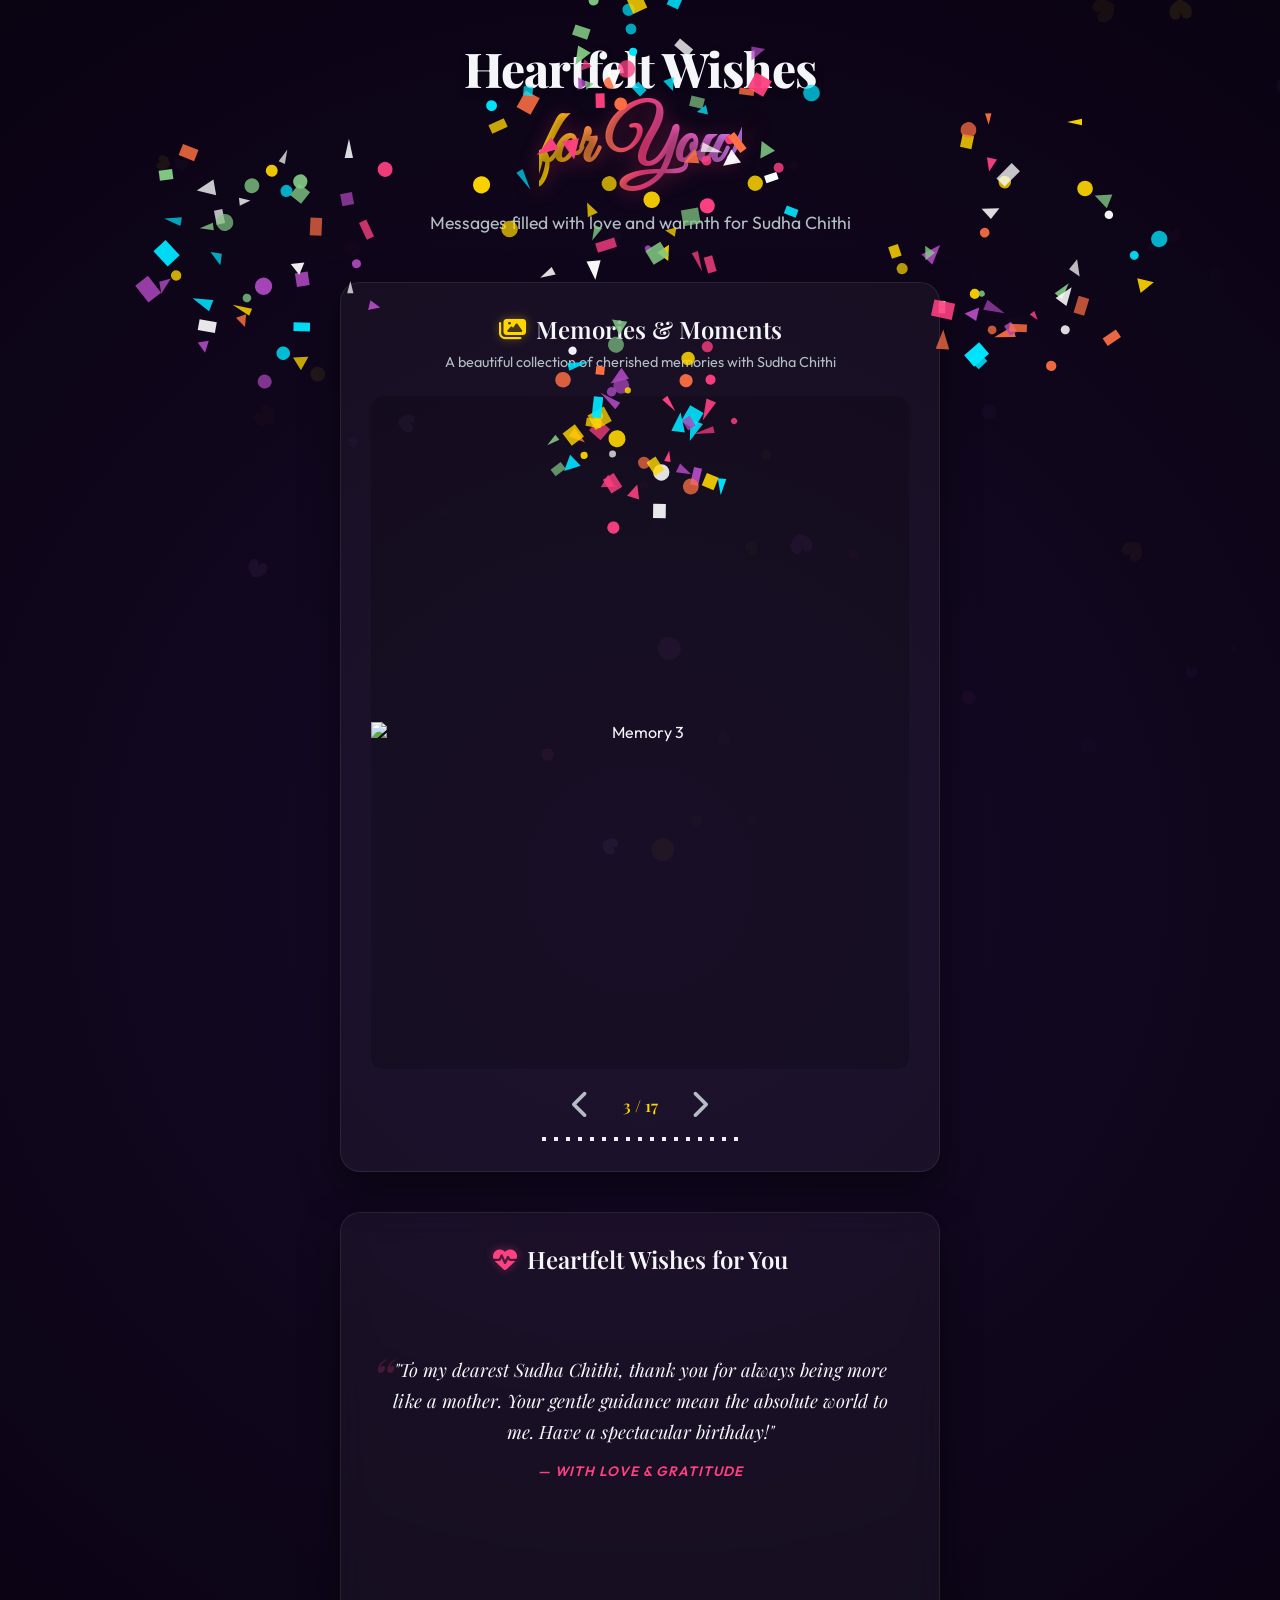
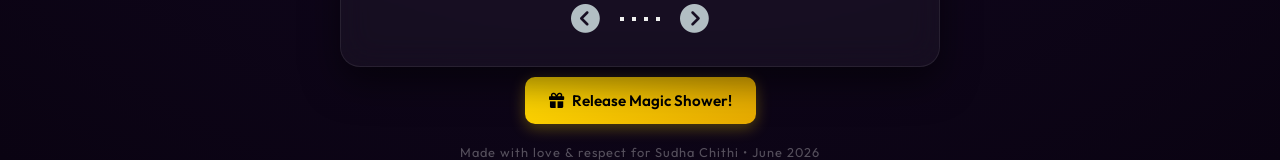
==== commit 84df20b2: "Add files via upload" ====
--- a/wishes.html
+++ b/wishes.html
@@ -39,8 +39,8 @@
       <div class="carousel-container" id="photos-carousel">
         <div class="carousel-track-wrapper">
           <div class="carousel-track">
-            <div class="carousel-slide"><img src="photos/sudha_hero.jpeg" alt="Memory 1"></div>
-            <div class="carousel-slide"><img src="photos/sudha_hero (1).jpeg" alt="Memory 2"></div>
+            <div class="carousel-slide"><img src="https://postimg.cc/gallery/6yvfDQ0" alt="Memory 1"></div>
+            <div class="carousel-slide"><img src="https://postimg.cc/gallery/6yvfDQ0" alt="Memory 2"></div>
             <div class="carousel-slide"><img src="photos/sudha_hero (2).jpeg" alt="Memory 3"></div>
             <div class="carousel-slide"><img src="photos/sudha_hero (3).jpeg" alt="Memory 4"></div>
             <div class="carousel-slide"><img src="photos/sudha_hero (4).jpeg" alt="Memory 5"></div>
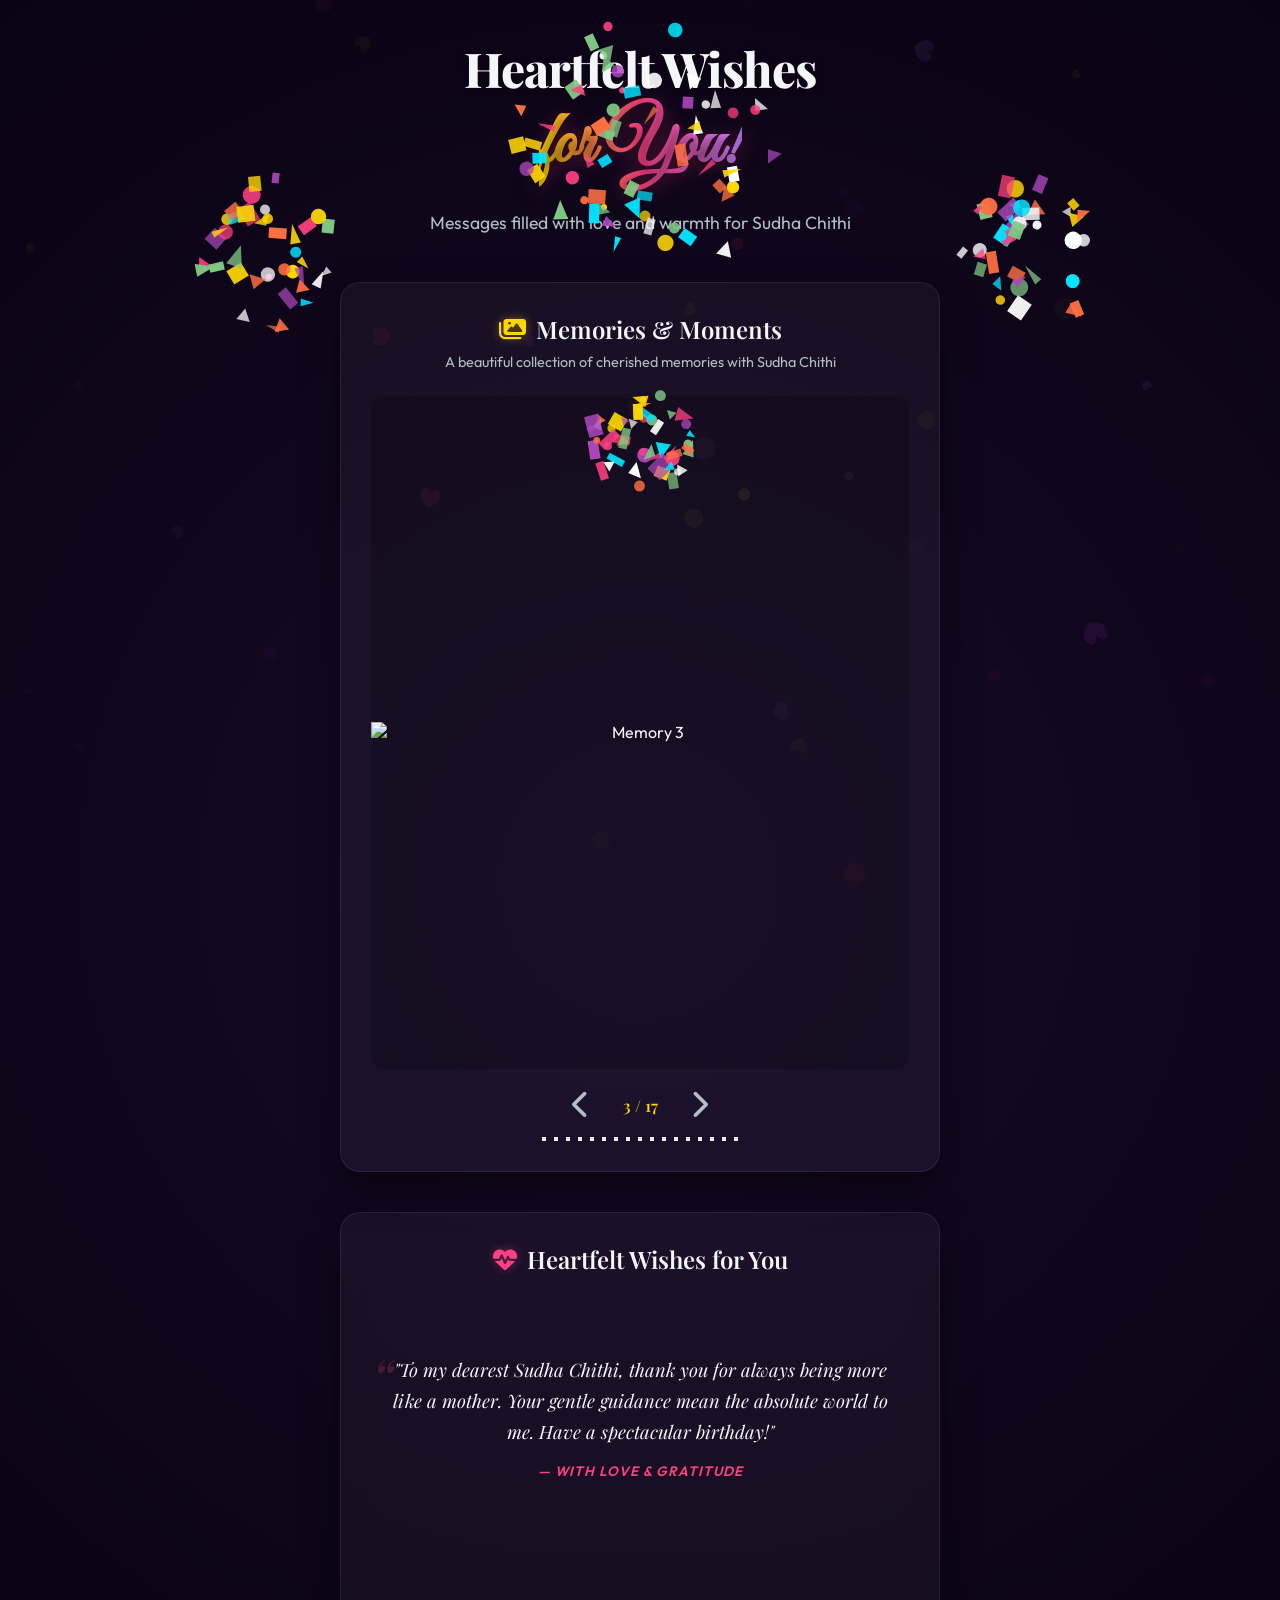
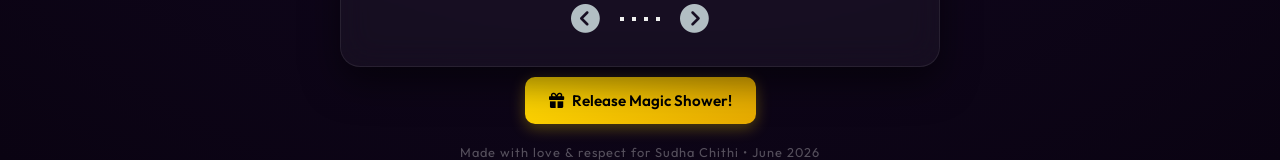
==== commit 378d6c58: "Add files via upload" ====
--- a/wishes.html
+++ b/wishes.html
@@ -39,8 +39,8 @@
       <div class="carousel-container" id="photos-carousel">
         <div class="carousel-track-wrapper">
           <div class="carousel-track">
-            <div class="carousel-slide"><img src="https://postimg.cc/gallery/6yvfDQ0" alt="Memory 1"></div>
-            <div class="carousel-slide"><img src="https://postimg.cc/gallery/6yvfDQ0" alt="Memory 2"></div>
+            <div class="carousel-slide"><img src="photos/sudha_hero.jpeg" alt="Memory 1"></div>
+            <div class="carousel-slide"><img src="photos/sudha_hero (1).jpeg" alt="Memory 2"></div>
             <div class="carousel-slide"><img src="photos/sudha_hero (2).jpeg" alt="Memory 3"></div>
             <div class="carousel-slide"><img src="photos/sudha_hero (3).jpeg" alt="Memory 4"></div>
             <div class="carousel-slide"><img src="photos/sudha_hero (4).jpeg" alt="Memory 5"></div>
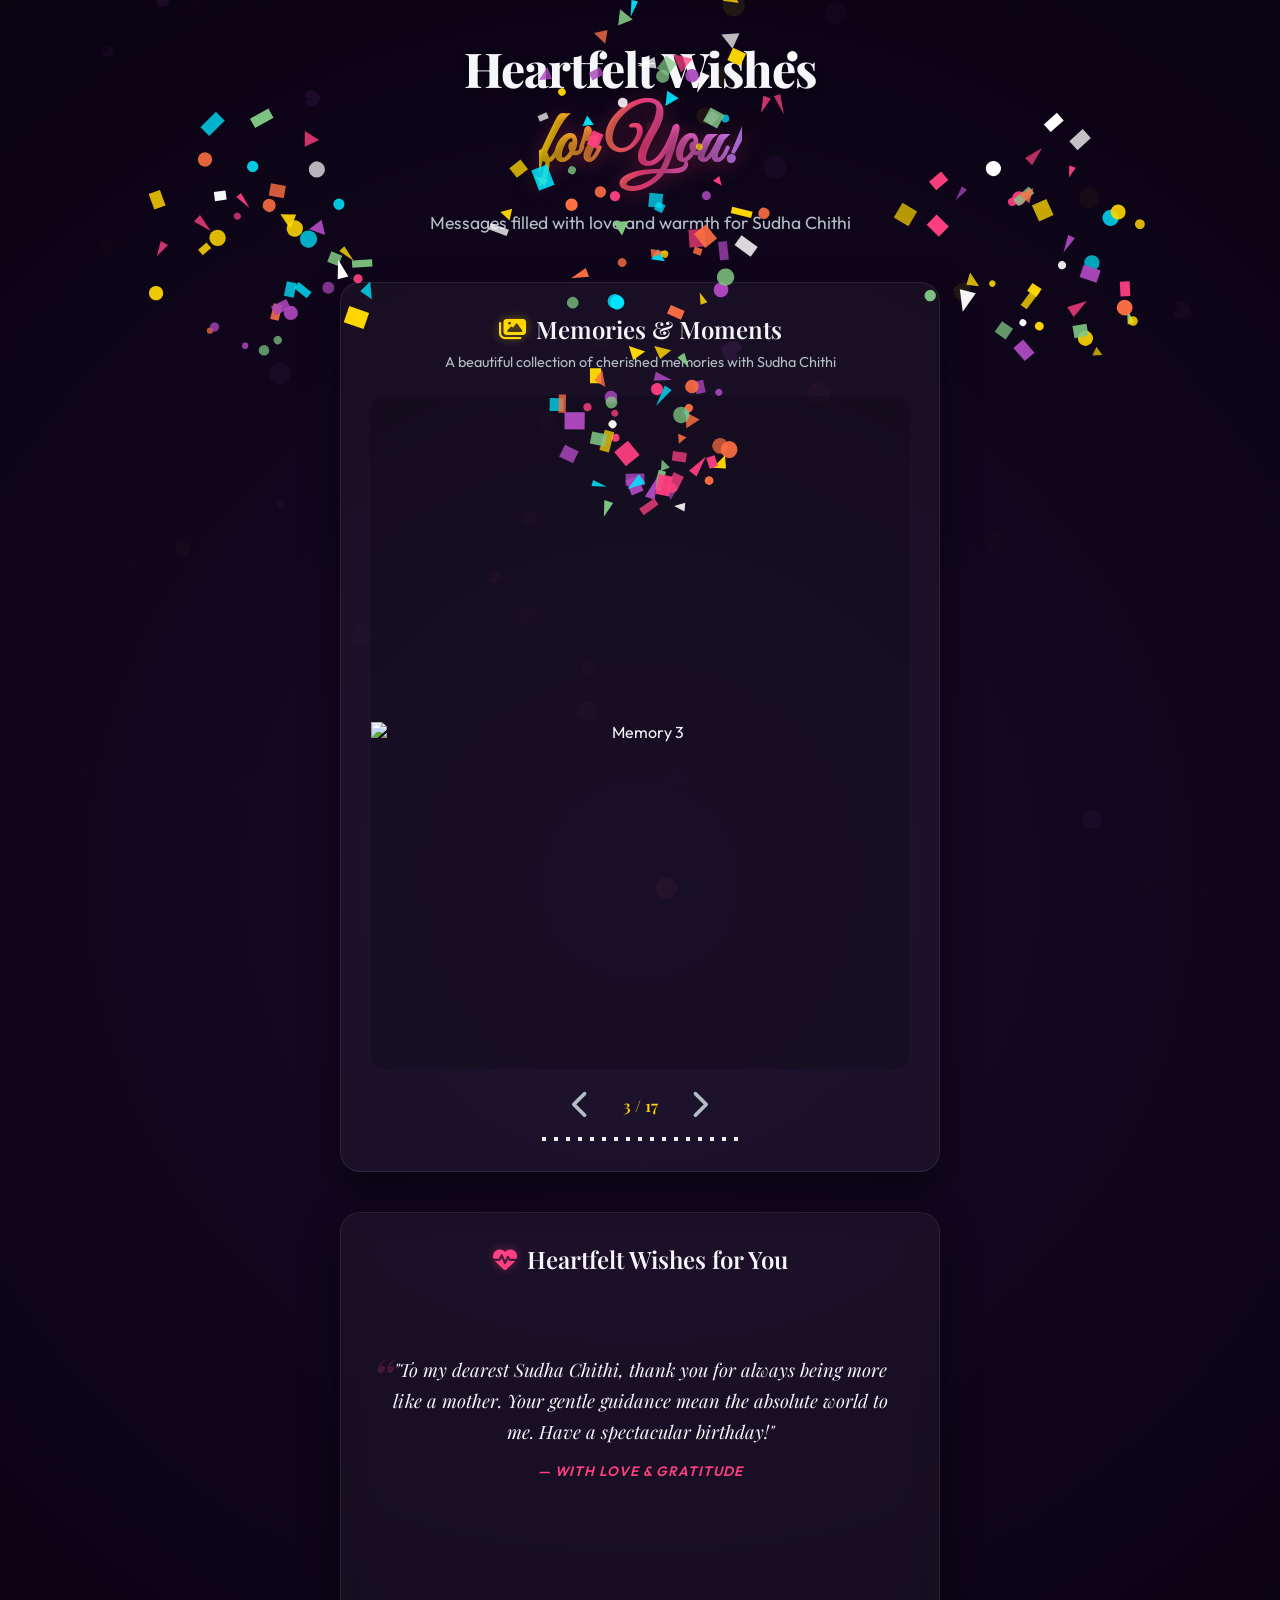
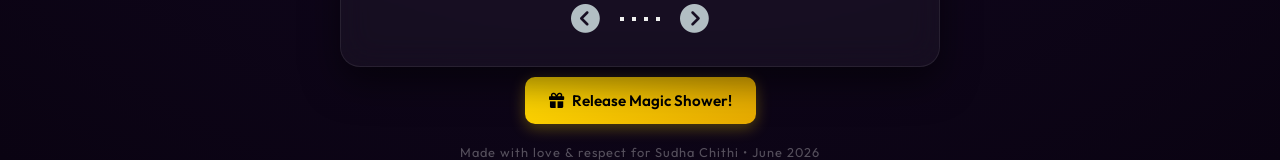
==== commit 557d9c7d: "Add files via upload" ====
--- a/wishes.html
+++ b/wishes.html
@@ -39,23 +39,23 @@
       <div class="carousel-container" id="photos-carousel">
         <div class="carousel-track-wrapper">
           <div class="carousel-track">
-            <div class="carousel-slide"><img src="photos/sudha_hero.jpeg" alt="Memory 1"></div>
-            <div class="carousel-slide"><img src="photos/sudha_hero (1).jpeg" alt="Memory 2"></div>
-            <div class="carousel-slide"><img src="photos/sudha_hero (2).jpeg" alt="Memory 3"></div>
-            <div class="carousel-slide"><img src="photos/sudha_hero (3).jpeg" alt="Memory 4"></div>
-            <div class="carousel-slide"><img src="photos/sudha_hero (4).jpeg" alt="Memory 5"></div>
-            <div class="carousel-slide"><img src="photos/sudha_hero (5).jpeg" alt="Memory 6"></div>
-            <div class="carousel-slide"><img src="photos/sudha_hero (6).jpeg" alt="Memory 7"></div>
-            <div class="carousel-slide"><img src="photos/sudha_hero (7).jpeg" alt="Memory 8"></div>
-            <div class="carousel-slide"><img src="photos/sudha_hero (8).jpeg" alt="Memory 9"></div>
-            <div class="carousel-slide"><img src="photos/sudha_hero (9).jpeg" alt="Memory 10"></div>
-            <div class="carousel-slide"><img src="photos/sudha_hero (10).jpeg" alt="Memory 11"></div>
-            <div class="carousel-slide"><img src="photos/sudha_hero (11).jpeg" alt="Memory 12"></div>
-            <div class="carousel-slide"><img src="photos/sudha_hero (12).jpeg" alt="Memory 13"></div>
-            <div class="carousel-slide"><img src="photos/sudha_hero (13).jpeg" alt="Memory 14"></div>
-            <div class="carousel-slide"><img src="photos/sudha_hero (14).jpeg" alt="Memory 15"></div>
-            <div class="carousel-slide"><img src="photos/sudha_hero (15).jpeg" alt="Memory 16"></div>
-            <div class="carousel-slide"><img src="photos/sudha_hero (16).jpeg" alt="Memory 17"></div>
+            <div class="carousel-slide"><img src="photos/sudha_hero.png" alt="Memory 1"></div>
+            <div class="carousel-slide"><img src="photos/sudha_hero (1).png" alt="Memory 2"></div>
+            <div class="carousel-slide"><img src="photos/sudha_hero (2).png" alt="Memory 3"></div>
+            <div class="carousel-slide"><img src="photos/sudha_hero (3).png" alt="Memory 4"></div>
+            <div class="carousel-slide"><img src="photos/sudha_hero (4).png" alt="Memory 5"></div>
+            <div class="carousel-slide"><img src="photos/sudha_hero (5).png" alt="Memory 6"></div>
+            <div class="carousel-slide"><img src="photos/sudha_hero (6).png" alt="Memory 7"></div>
+            <div class="carousel-slide"><img src="photos/sudha_hero (7).png" alt="Memory 8"></div>
+            <div class="carousel-slide"><img src="photos/sudha_hero (8).png" alt="Memory 9"></div>
+            <div class="carousel-slide"><img src="photos/sudha_hero (9).png" alt="Memory 10"></div>
+            <div class="carousel-slide"><img src="photos/sudha_hero (10).png" alt="Memory 11"></div>
+            <div class="carousel-slide"><img src="photos/sudha_hero (11).png" alt="Memory 12"></div>
+            <div class="carousel-slide"><img src="photos/sudha_hero (12).png" alt="Memory 13"></div>
+            <div class="carousel-slide"><img src="photos/sudha_hero (13).png" alt="Memory 14"></div>
+            <div class="carousel-slide"><img src="photos/sudha_hero (14).png" alt="Memory 15"></div>
+            <div class="carousel-slide"><img src="photos/sudha_hero (15).png" alt="Memory 16"></div>
+            <div class="carousel-slide"><img src="photos/sudha_hero (16).png" alt="Memory 17"></div>
           </div>
         </div>
 
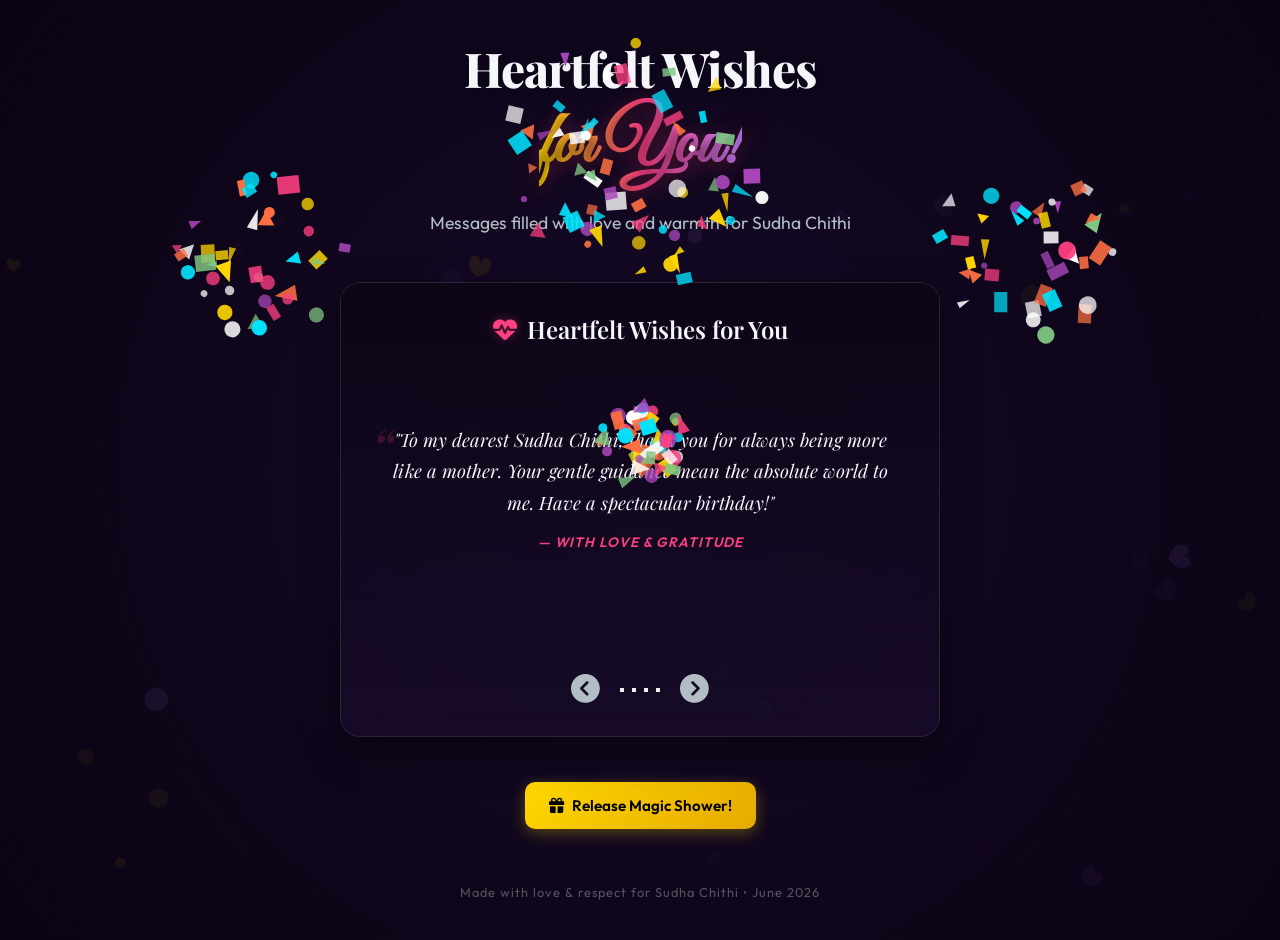
==== commit 5d837fbf: "Add files via upload" ====
--- a/wishes.html
+++ b/wishes.html
@@ -31,124 +31,79 @@
       <p class="celebration-subtitle">Messages filled with love and warmth for Sudha Chithi</p>
     </header>
 
-    <!-- Right Column: Photo Carousel Gallery -->
-    <section id="photos-section" class="grid-card photos-card glassmorphism">
-      <h2 class="card-title"><i class="fa-solid fa-images icon-gold"></i> Memories & Moments</h2>
-      <p class="card-desc">A beautiful collection of cherished memories with Sudha Chithi</p>
 
-      <div class="carousel-container" id="photos-carousel">
-        <div class="carousel-track-wrapper">
-          <div class="carousel-track">
-            <div class="carousel-slide"><img src="photos/sudha_hero.png" alt="Memory 1"></div>
-            <div class="carousel-slide"><img src="photos/sudha_hero (1).png" alt="Memory 2"></div>
-            <div class="carousel-slide"><img src="photos/sudha_hero (2).png" alt="Memory 3"></div>
-            <div class="carousel-slide"><img src="photos/sudha_hero (3).png" alt="Memory 4"></div>
-            <div class="carousel-slide"><img src="photos/sudha_hero (4).png" alt="Memory 5"></div>
-            <div class="carousel-slide"><img src="photos/sudha_hero (5).png" alt="Memory 6"></div>
-            <div class="carousel-slide"><img src="photos/sudha_hero (6).png" alt="Memory 7"></div>
-            <div class="carousel-slide"><img src="photos/sudha_hero (7).png" alt="Memory 8"></div>
-            <div class="carousel-slide"><img src="photos/sudha_hero (8).png" alt="Memory 9"></div>
-            <div class="carousel-slide"><img src="photos/sudha_hero (9).png" alt="Memory 10"></div>
-            <div class="carousel-slide"><img src="photos/sudha_hero (10).png" alt="Memory 11"></div>
-            <div class="carousel-slide"><img src="photos/sudha_hero (11).png" alt="Memory 12"></div>
-            <div class="carousel-slide"><img src="photos/sudha_hero (12).png" alt="Memory 13"></div>
-            <div class="carousel-slide"><img src="photos/sudha_hero (13).png" alt="Memory 14"></div>
-            <div class="carousel-slide"><img src="photos/sudha_hero (14).png" alt="Memory 15"></div>
-            <div class="carousel-slide"><img src="photos/sudha_hero (15).png" alt="Memory 16"></div>
-            <div class="carousel-slide"><img src="photos/sudha_hero (16).png" alt="Memory 17"></div>
+    <!-- Celebration Grid Layout -->
+    <div class="celebration-grid" style="grid-template-columns: 1fr;">
+
+      <!-- Carousel of Heartfelt Wishes -->
+      <section id="wishes-section" class="grid-card wishes-card glassmorphism">
+        <h2 class="card-title"><i class="fa-solid fa-heart-pulse icon-pink"></i> Heartfelt Wishes for You</h2>
+
+        <div class="carousel-container" id="wishes-carousel">
+          <div class="carousel-track-wrapper">
+            <div class="carousel-track">
+              <!-- Wish 1 -->
+              <div class="carousel-slide">
+                <blockquote class="wish-quote">
+                  "To my dearest Sudha Chithi, thank you for always being more like a mother.
+                  Your gentle guidance mean the absolute world to me. Have a spectacular birthday!"
+                </blockquote>
+                <cite class="wish-author">— With love & gratitude</cite>
+              </div>
+              <!-- Wish 2 -->
+              <div class="carousel-slide">
+                <blockquote class="wish-quote">
+                  "Happy Birthday to the aunt who has the biggest heart and the most radiant smile! May God bless you
+                  with abundant health, endless happiness, and peace in the years ahead, Sudha Chithi."
+                </blockquote>
+                <cite class="wish-author">— Wishing you the very best</cite>
+              </div>
+              <!-- Wish 3 -->
+              <div class="carousel-slide">
+                <blockquote class="wish-quote">
+                  "Sudha Chithi, you fill our family gatherings with joy, laughter, and your amazing energy. You make
+                  every ordinary day special just by being in it. Wishing you a day filled with surprise and joy!"
+                </blockquote>
+                <cite class="wish-author">— From all the children</cite>
+              </div>
+              <!-- Wish 4 -->
+              <div class="carousel-slide">
+                <blockquote class="wish-quote">
+                  "May this new milestone bring you the sweetest moments and unlock new chapters of laughter and
+                  blessings. You deserve all the beauty and kindness you give to everyone around you, Chithi!"
+                </blockquote>
+                <cite class="wish-author">— Always in our hearts</cite>
+              </div>
+            </div>
+          </div>
+
+          <!-- Carousel Navigation Controls -->
+          <div class="carousel-controls">
+            <button class="carousel-btn prev-btn" aria-label="Previous Wish">
+              <i class="fa-solid fa-circle-chevron-left"></i>
+            </button>
+            <div class="carousel-indicators"></div>
+            <button class="carousel-btn next-btn" aria-label="Next Wish">
+              <i class="fa-solid fa-circle-chevron-right"></i>
+            </button>
           </div>
         </div>
+      </section>
 
-        <div class="carousel-controls">
-          <button class="carousel-btn prev-btn" aria-label="Previous photo">
-            <i class="fa-solid fa-chevron-left"></i>
-          </button>
-          <div class="carousel-counter"></div>
-          <button class="carousel-btn next-btn" aria-label="Next photo">
-            <i class="fa-solid fa-chevron-right"></i>
-          </button>
-        </div>
-
-        <div class="carousel-indicators"></div>
-      </div>
-    </section>
+    </div>
 
 
 
-  </div>
+    <!-- Visual surprises & Interactive button -->
+    <div class="extra-surprises">
+      <button id="party-popper-btn" class="action-btn popper-btn">
+        <i class="fa-solid fa-gift"></i> Release Magic Shower!
+      </button>
+    </div>
 
-  <!-- Celebration Grid Layout -->
-  <div class="celebration-grid" style="grid-template-columns: 1fr;">
-
-    <!-- Carousel of Heartfelt Wishes -->
-    <section id="wishes-section" class="grid-card wishes-card glassmorphism">
-      <h2 class="card-title"><i class="fa-solid fa-heart-pulse icon-pink"></i> Heartfelt Wishes for You</h2>
-
-      <div class="carousel-container" id="wishes-carousel">
-        <div class="carousel-track-wrapper">
-          <div class="carousel-track">
-            <!-- Wish 1 -->
-            <div class="carousel-slide">
-              <blockquote class="wish-quote">
-                "To my dearest Sudha Chithi, thank you for always being more like a mother.
-                Your gentle guidance mean the absolute world to me. Have a spectacular birthday!"
-              </blockquote>
-              <cite class="wish-author">— With love & gratitude</cite>
-            </div>
-            <!-- Wish 2 -->
-            <div class="carousel-slide">
-              <blockquote class="wish-quote">
-                "Happy Birthday to the aunt who has the biggest heart and the most radiant smile! May God bless you
-                with abundant health, endless happiness, and peace in the years ahead, Sudha Chithi."
-              </blockquote>
-              <cite class="wish-author">— Wishing you the very best</cite>
-            </div>
-            <!-- Wish 3 -->
-            <div class="carousel-slide">
-              <blockquote class="wish-quote">
-                "Sudha Chithi, you fill our family gatherings with joy, laughter, and your amazing energy. You make
-                every ordinary day special just by being in it. Wishing you a day filled with surprise and joy!"
-              </blockquote>
-              <cite class="wish-author">— From all the children</cite>
-            </div>
-            <!-- Wish 4 -->
-            <div class="carousel-slide">
-              <blockquote class="wish-quote">
-                "May this new milestone bring you the sweetest moments and unlock new chapters of laughter and
-                blessings. You deserve all the beauty and kindness you give to everyone around you, Chithi!"
-              </blockquote>
-              <cite class="wish-author">— Always in our hearts</cite>
-            </div>
-          </div>
-        </div>
-
-        <!-- Carousel Navigation Controls -->
-        <div class="carousel-controls">
-          <button class="carousel-btn prev-btn" aria-label="Previous Wish">
-            <i class="fa-solid fa-circle-chevron-left"></i>
-          </button>
-          <div class="carousel-indicators"></div>
-          <button class="carousel-btn next-btn" aria-label="Next Wish">
-            <i class="fa-solid fa-circle-chevron-right"></i>
-          </button>
-        </div>
-      </div>
-    </section>
-
-  </div>
-
-
-
-  <!-- Visual surprises & Interactive button -->
-  <div class="extra-surprises">
-    <button id="party-popper-btn" class="action-btn popper-btn">
-      <i class="fa-solid fa-gift"></i> Release Magic Shower!
-    </button>
-  </div>
-
-  <footer class="celebration-footer">
-    <p>Made with love & respect for Sudha Chithi • June 2026</p>
-  </footer>
+    <footer class="celebration-footer">
+      <p>Made with love & respect for Sudha Chithi • June 2026</p>
+    </footer>
 
   </div>
 
--- a/style.css
+++ b/style.css
@@ -480,6 +480,10 @@
   transform: scale(1);
   transition: opacity 0.8s ease, transform 0.8s ease;
   position: relative;
+  background-image: linear-gradient(rgba(10, 3, 18, 0.82), rgba(22, 10, 40, 0.88)), url('photos/WhatsApp%20Image%202026-06-07%20at%2011.09.57%20PM.jpeg');
+  background-size: cover;
+  background-position: center;
+  background-repeat: no-repeat;
 }
 
 .celebration-grid {
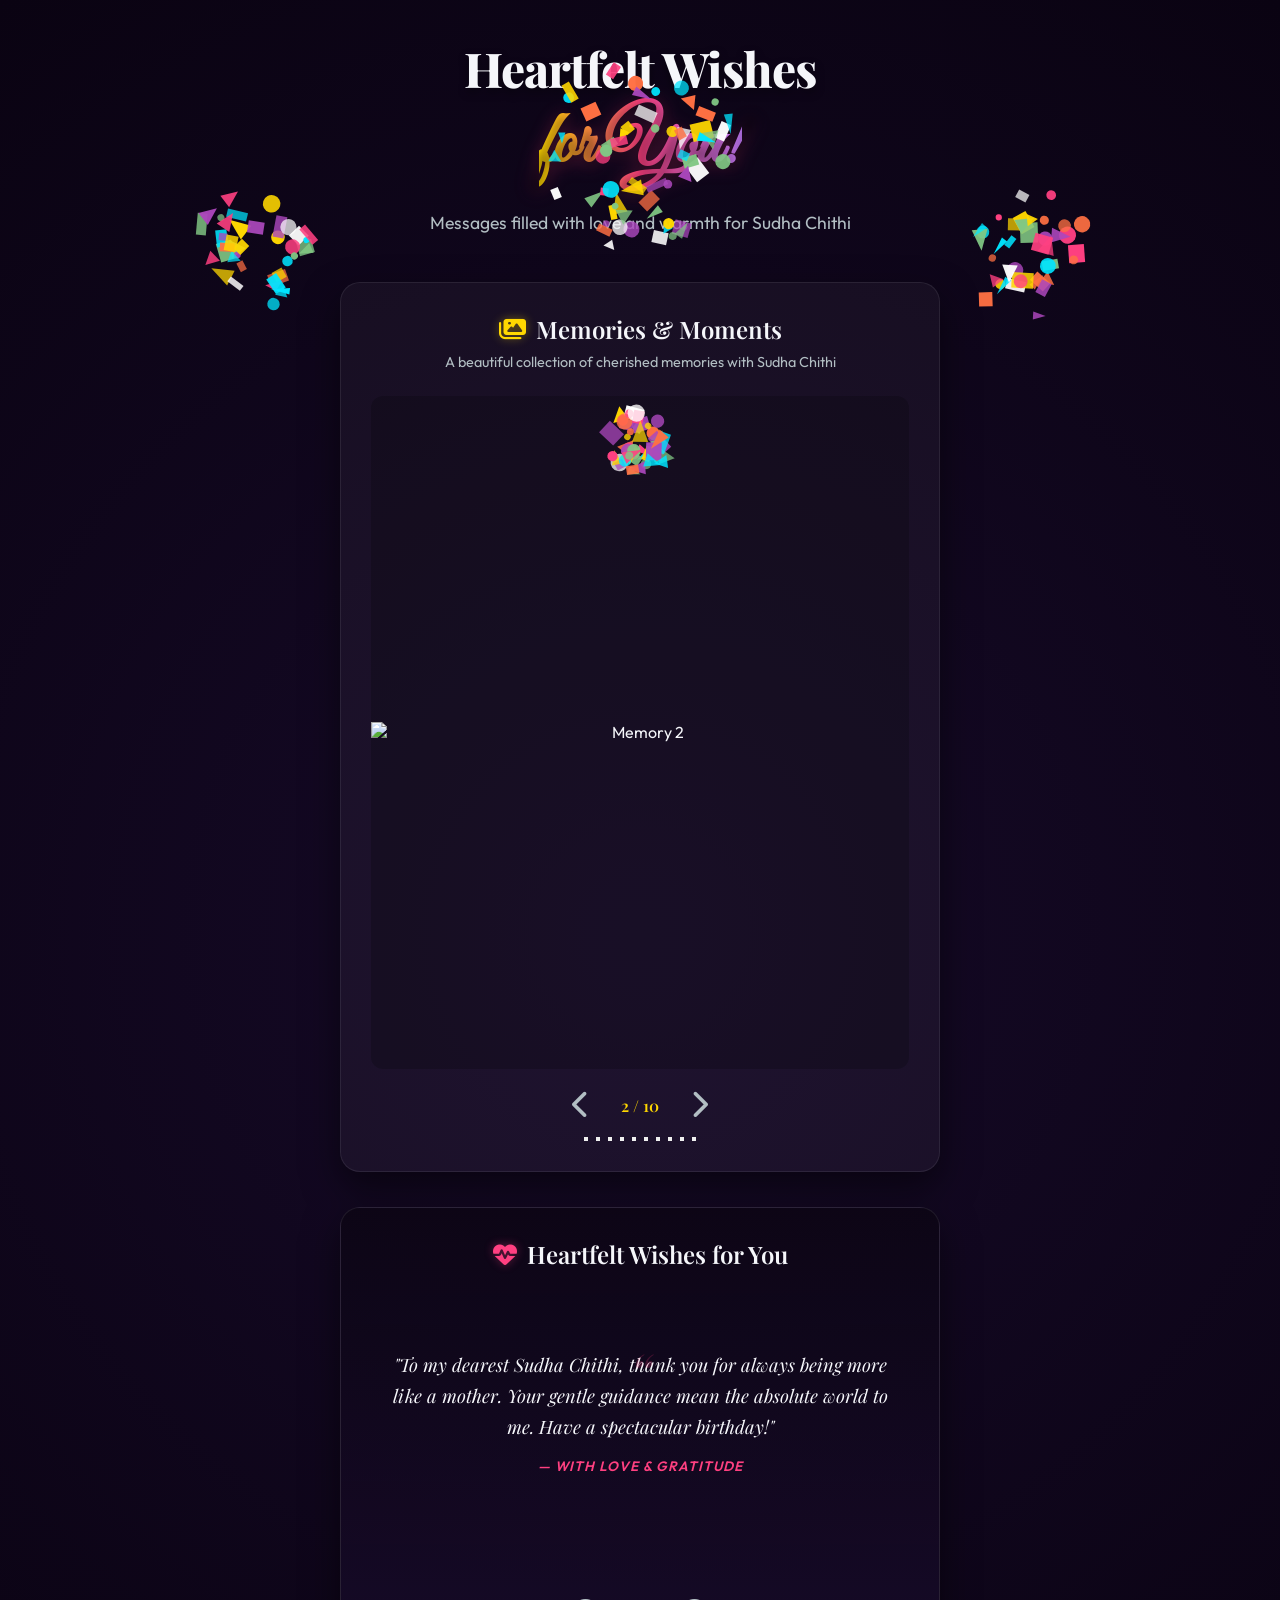
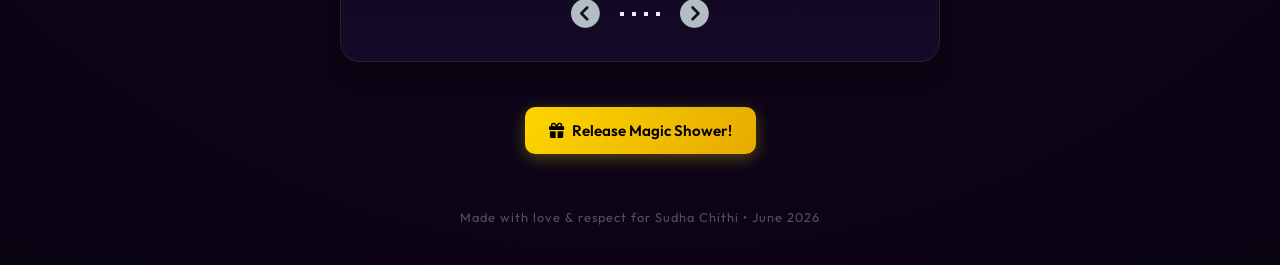
==== commit a37b72c7: "Add files via upload" ====
--- a/wishes.html
+++ b/wishes.html
@@ -31,6 +31,40 @@
       <p class="celebration-subtitle">Messages filled with love and warmth for Sudha Chithi</p>
     </header>
 
+    <!-- Photo Carousel Gallery -->
+    <section id="photos-section" class="grid-card photos-card glassmorphism">
+      <h2 class="card-title"><i class="fa-solid fa-images icon-gold"></i> Memories & Moments</h2>
+      <p class="card-desc">A beautiful collection of cherished memories with Sudha Chithi</p>
+
+      <div class="carousel-container" id="photos-carousel">
+        <div class="carousel-track-wrapper">
+          <div class="carousel-track">
+            <div class="carousel-slide"><img src="https://www.imghippo.com/i/Cdf8268GiA.jpeg" alt="Memory 1"></div>
+            <div class="carousel-slide"><img src="https://www.imghippo.com/i/ALQ4740Ads.jpeg" alt="Memory 2"></div>
+            <div class="carousel-slide"><img src="https://www.imghippo.com/i/nYjt1211zyw.jpeg" alt="Memory 3"></div>
+            <div class="carousel-slide"><img src="https://www.imghippo.com/i/NBm3871qTU.jpeg" alt="Memory 4"></div>
+            <div class="carousel-slide"><img src="https://www.imghippo.com/i/fCDc9960RYM.jpeg" alt="Memory 5"></div>
+            <div class="carousel-slide"><img src="https://www.imghippo.com/i/WRL5733YY.jpeg" alt="Memory 6"></div>
+            <div class="carousel-slide"><img src="https://www.imghippo.com/i/Jw2292ooQ.jpeg" alt="Memory 7"></div>
+            <div class="carousel-slide"><img src="https://www.imghippo.com/i/pzZ7033Reg.jpeg" alt="Memory 8"></div>
+            <div class="carousel-slide"><img src="https://www.imghippo.com/i/PfT1122ISY.jpeg" alt="Memory 9"></div>
+            <div class="carousel-slide"><img src="https://www.imghippo.com/i/JO3209ZJk.jpeg" alt="Memory 10"></div>
+          </div>
+        </div>
+
+        <div class="carousel-controls">
+          <button class="carousel-btn prev-btn" aria-label="Previous photo">
+            <i class="fa-solid fa-chevron-left"></i>
+          </button>
+          <div class="carousel-counter"></div>
+          <button class="carousel-btn next-btn" aria-label="Next photo">
+            <i class="fa-solid fa-chevron-right"></i>
+          </button>
+        </div>
+
+        <div class="carousel-indicators"></div>
+      </div>
+    </section>
 
     <!-- Celebration Grid Layout -->
     <div class="celebration-grid" style="grid-template-columns: 1fr;">
--- a/style.css
+++ b/style.css
@@ -346,6 +346,7 @@
   z-index: 1;
   display: flex;
   flex-direction: column;
+  align-items: center; /* center all main dashboard children */
   gap: 35px;
   animation: fadeInContainer 1s forwards ease-in-out;
 }
@@ -480,10 +481,13 @@
   transform: scale(1);
   transition: opacity 0.8s ease, transform 0.8s ease;
   position: relative;
-  background-image: linear-gradient(rgba(10, 3, 18, 0.82), rgba(22, 10, 40, 0.88)), url('photos/WhatsApp%20Image%202026-06-07%20at%2011.09.57%20PM.jpeg');
+  background-image: linear-gradient(rgba(10, 3, 18, 0.82), rgba(22, 10, 40, 0.88)), url('https://little-pond-461.linkyhost.com');
   background-size: cover;
   background-position: center;
   background-repeat: no-repeat;
+  width: 100%; /* take full width on mobile */
+  max-width: 600px; /* keep bounded on desktop */
+  margin: 0 auto; /* center horizontally */
 }
 
 .celebration-grid {
@@ -803,6 +807,7 @@
   color: var(--text-primary);
   margin-bottom: 15px;
   position: relative;
+  text-align: center; /* center-align quote text */
 }
 
 .wish-quote::before {
@@ -812,7 +817,8 @@
   color: rgba(255, 64, 129, 0.2);
   position: absolute;
   top: -25px;
-  left: -15px;
+  left: 50%; /* center quote mark horizontally */
+  transform: translateX(-50%); /* center offset correction */
 }
 
 .wish-author {
@@ -822,6 +828,8 @@
   font-weight: 600;
   text-transform: uppercase;
   letter-spacing: 1px;
+  text-align: center; /* center-align author text */
+  display: block;
 }
 
 .carousel-controls {
@@ -1239,7 +1247,8 @@
   z-index: 2;
   width: 100%;
   height: 100%;
-  object-fit: contain; /* displays full image centered without crop */
+  object-fit: contain;
+  /* displays full image centered without crop */
   border-radius: 0;
   box-shadow: none;
 }
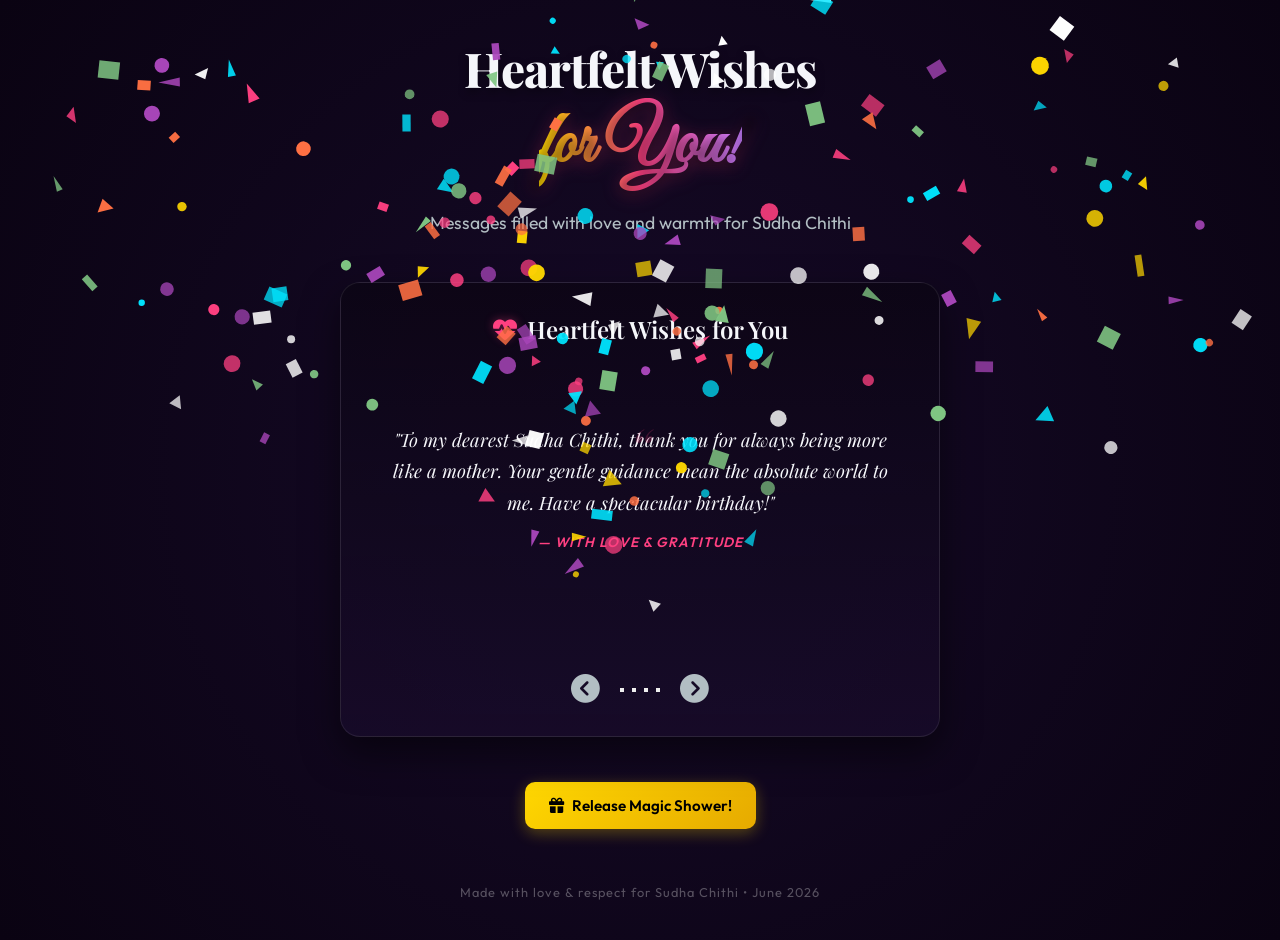
==== commit da0f4e5d: "Add files via upload" ====
--- a/wishes.html
+++ b/wishes.html
@@ -31,40 +31,6 @@
       <p class="celebration-subtitle">Messages filled with love and warmth for Sudha Chithi</p>
     </header>
 
-    <!-- Photo Carousel Gallery -->
-    <section id="photos-section" class="grid-card photos-card glassmorphism">
-      <h2 class="card-title"><i class="fa-solid fa-images icon-gold"></i> Memories & Moments</h2>
-      <p class="card-desc">A beautiful collection of cherished memories with Sudha Chithi</p>
-
-      <div class="carousel-container" id="photos-carousel">
-        <div class="carousel-track-wrapper">
-          <div class="carousel-track">
-            <div class="carousel-slide"><img src="https://www.imghippo.com/i/Cdf8268GiA.jpeg" alt="Memory 1"></div>
-            <div class="carousel-slide"><img src="https://www.imghippo.com/i/ALQ4740Ads.jpeg" alt="Memory 2"></div>
-            <div class="carousel-slide"><img src="https://www.imghippo.com/i/nYjt1211zyw.jpeg" alt="Memory 3"></div>
-            <div class="carousel-slide"><img src="https://www.imghippo.com/i/NBm3871qTU.jpeg" alt="Memory 4"></div>
-            <div class="carousel-slide"><img src="https://www.imghippo.com/i/fCDc9960RYM.jpeg" alt="Memory 5"></div>
-            <div class="carousel-slide"><img src="https://www.imghippo.com/i/WRL5733YY.jpeg" alt="Memory 6"></div>
-            <div class="carousel-slide"><img src="https://www.imghippo.com/i/Jw2292ooQ.jpeg" alt="Memory 7"></div>
-            <div class="carousel-slide"><img src="https://www.imghippo.com/i/pzZ7033Reg.jpeg" alt="Memory 8"></div>
-            <div class="carousel-slide"><img src="https://www.imghippo.com/i/PfT1122ISY.jpeg" alt="Memory 9"></div>
-            <div class="carousel-slide"><img src="https://www.imghippo.com/i/JO3209ZJk.jpeg" alt="Memory 10"></div>
-          </div>
-        </div>
-
-        <div class="carousel-controls">
-          <button class="carousel-btn prev-btn" aria-label="Previous photo">
-            <i class="fa-solid fa-chevron-left"></i>
-          </button>
-          <div class="carousel-counter"></div>
-          <button class="carousel-btn next-btn" aria-label="Next photo">
-            <i class="fa-solid fa-chevron-right"></i>
-          </button>
-        </div>
-
-        <div class="carousel-indicators"></div>
-      </div>
-    </section>
 
     <!-- Celebration Grid Layout -->
     <div class="celebration-grid" style="grid-template-columns: 1fr;">
--- a/style.css
+++ b/style.css
@@ -346,7 +346,8 @@
   z-index: 1;
   display: flex;
   flex-direction: column;
-  align-items: center; /* center all main dashboard children */
+  align-items: center;
+  /* center all main dashboard children */
   gap: 35px;
   animation: fadeInContainer 1s forwards ease-in-out;
 }
@@ -481,13 +482,48 @@
   transform: scale(1);
   transition: opacity 0.8s ease, transform 0.8s ease;
   position: relative;
-  background-image: linear-gradient(rgba(10, 3, 18, 0.82), rgba(22, 10, 40, 0.88)), url('https://little-pond-461.linkyhost.com');
+  background-image: linear-gradient(rgba(10, 3, 18, 0.82), rgba(22, 10, 40, 0.88)), url('photos.pdf/WhatsApp%20Image%202026-06-07%20at%2011.09.57%20PM.jpeg');
   background-size: cover;
   background-position: center;
   background-repeat: no-repeat;
-  width: 100%; /* take full width on mobile */
-  max-width: 600px; /* keep bounded on desktop */
-  margin: 0 auto; /* center horizontally */
+  width: 100%;
+  /* take full width on mobile */
+  max-width: 600px;
+  /* keep bounded on desktop */
+  margin: 0 auto;
+  /* center horizontally */
+  overflow: hidden;
+}
+
+#wishes-section > *:not(.wishes-bg-layer-1):not(.wishes-bg-layer-2) {
+  position: relative;
+  z-index: 3;
+}
+
+.wishes-bg-layer-1, .wishes-bg-layer-2 {
+  position: absolute;
+  top: -10%;
+  left: -10%;
+  width: 120%;
+  height: 120%;
+  background-size: cover;
+  background-position: center;
+  background-repeat: no-repeat;
+  transition: opacity 1.5s ease-in-out;
+  pointer-events: none;
+  animation: kenBurnsPan 25s ease-in-out infinite alternate;
+}
+
+@keyframes kenBurnsPan {
+  0% {
+    transform: scale(1) translate(0, 0);
+  }
+  50% {
+    transform: scale(1.08) translate(-2%, -1%);
+  }
+  100% {
+    transform: scale(1.15) translate(1%, 2%);
+  }
 }
 
 .celebration-grid {
@@ -807,7 +843,8 @@
   color: var(--text-primary);
   margin-bottom: 15px;
   position: relative;
-  text-align: center; /* center-align quote text */
+  text-align: center;
+  /* center-align quote text */
 }
 
 .wish-quote::before {
@@ -817,8 +854,10 @@
   color: rgba(255, 64, 129, 0.2);
   position: absolute;
   top: -25px;
-  left: 50%; /* center quote mark horizontally */
-  transform: translateX(-50%); /* center offset correction */
+  left: 50%;
+  /* center quote mark horizontally */
+  transform: translateX(-50%);
+  /* center offset correction */
 }
 
 .wish-author {
@@ -828,7 +867,8 @@
   font-weight: 600;
   text-transform: uppercase;
   letter-spacing: 1px;
-  text-align: center; /* center-align author text */
+  text-align: center;
+  /* center-align author text */
   display: block;
 }
 
